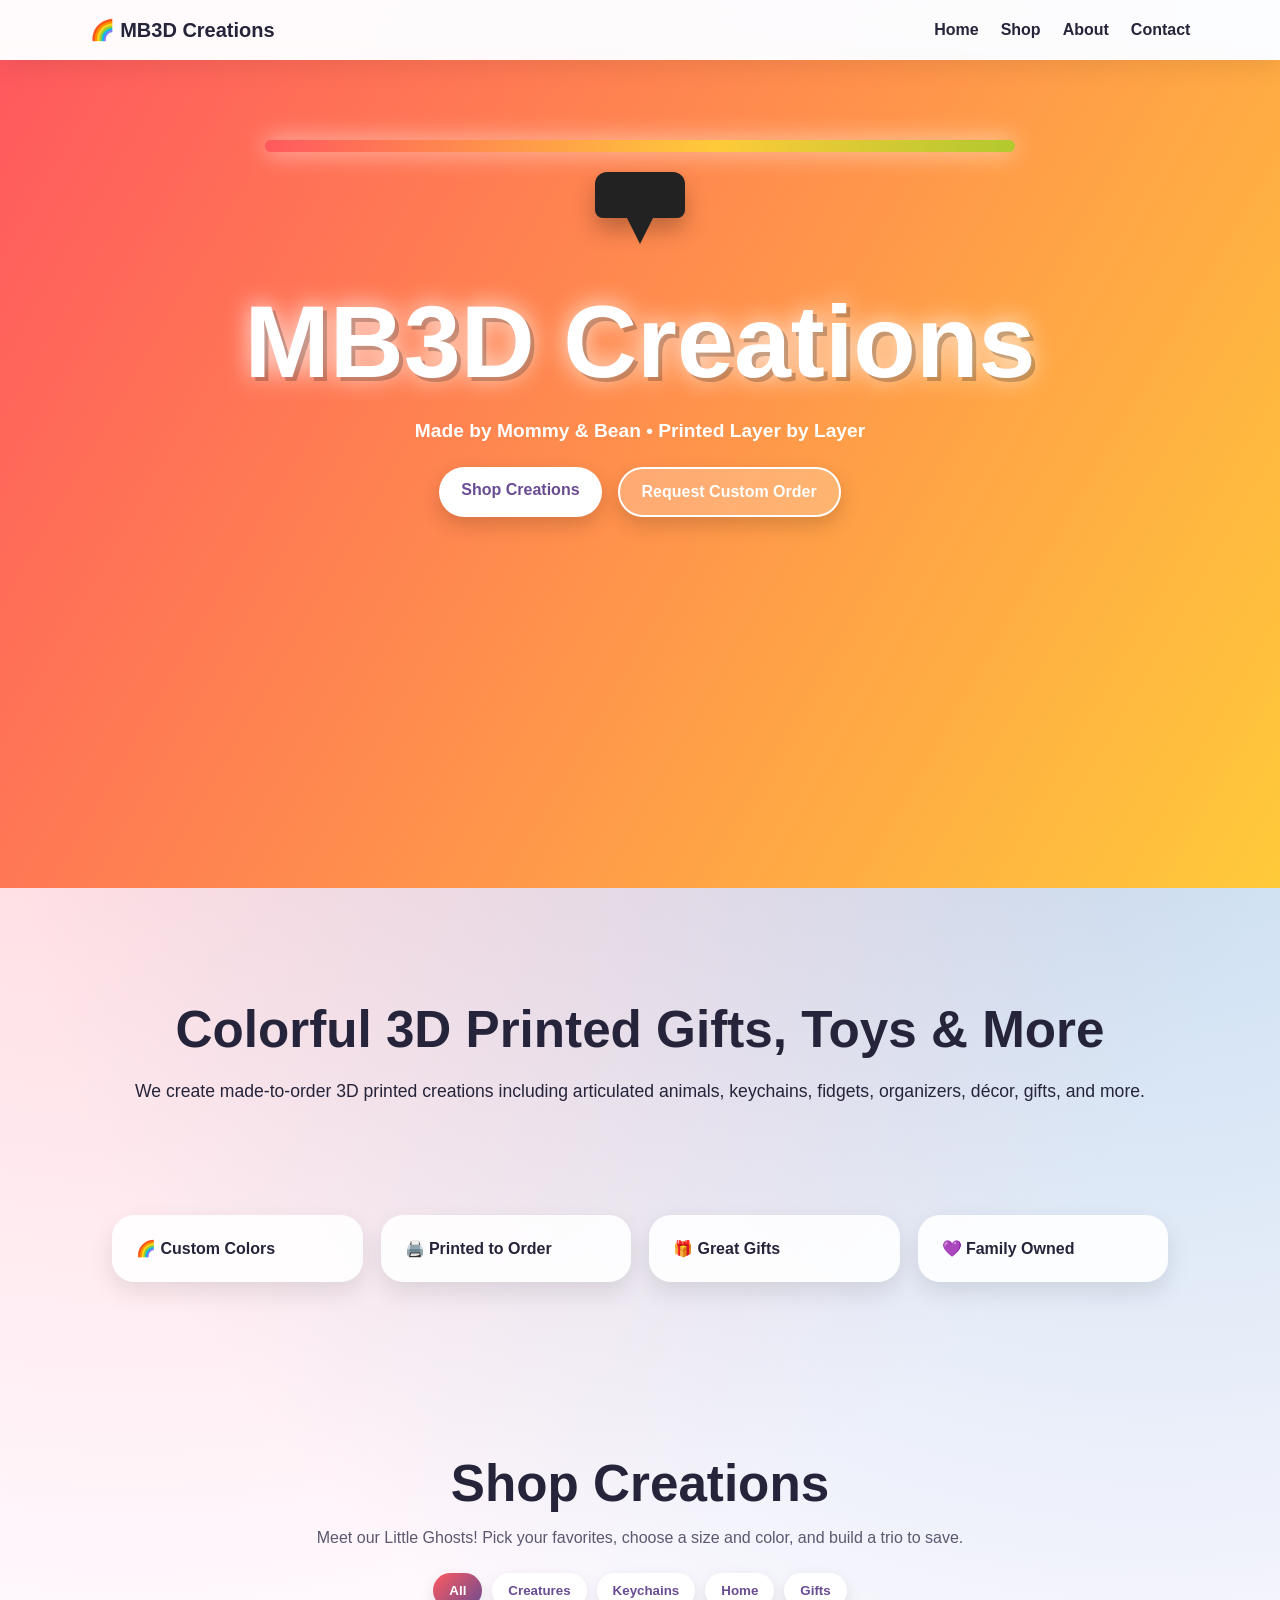
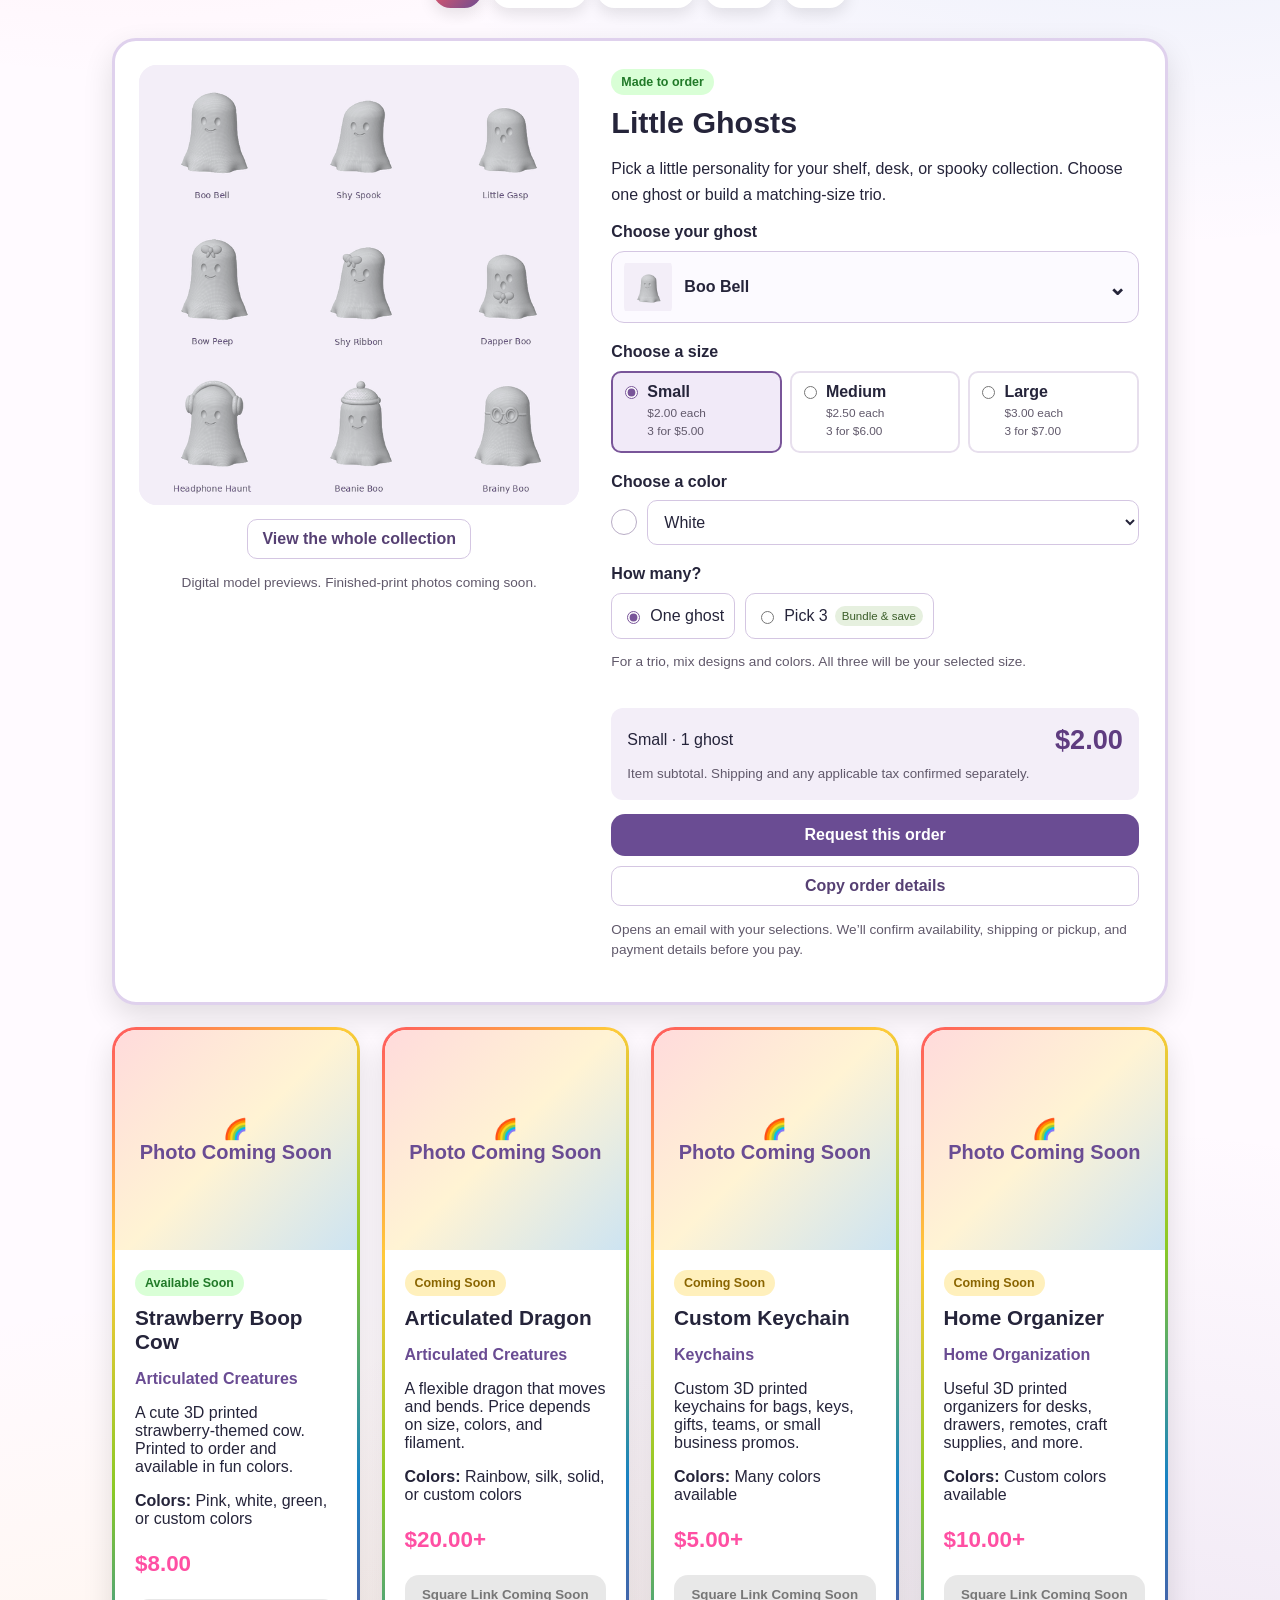
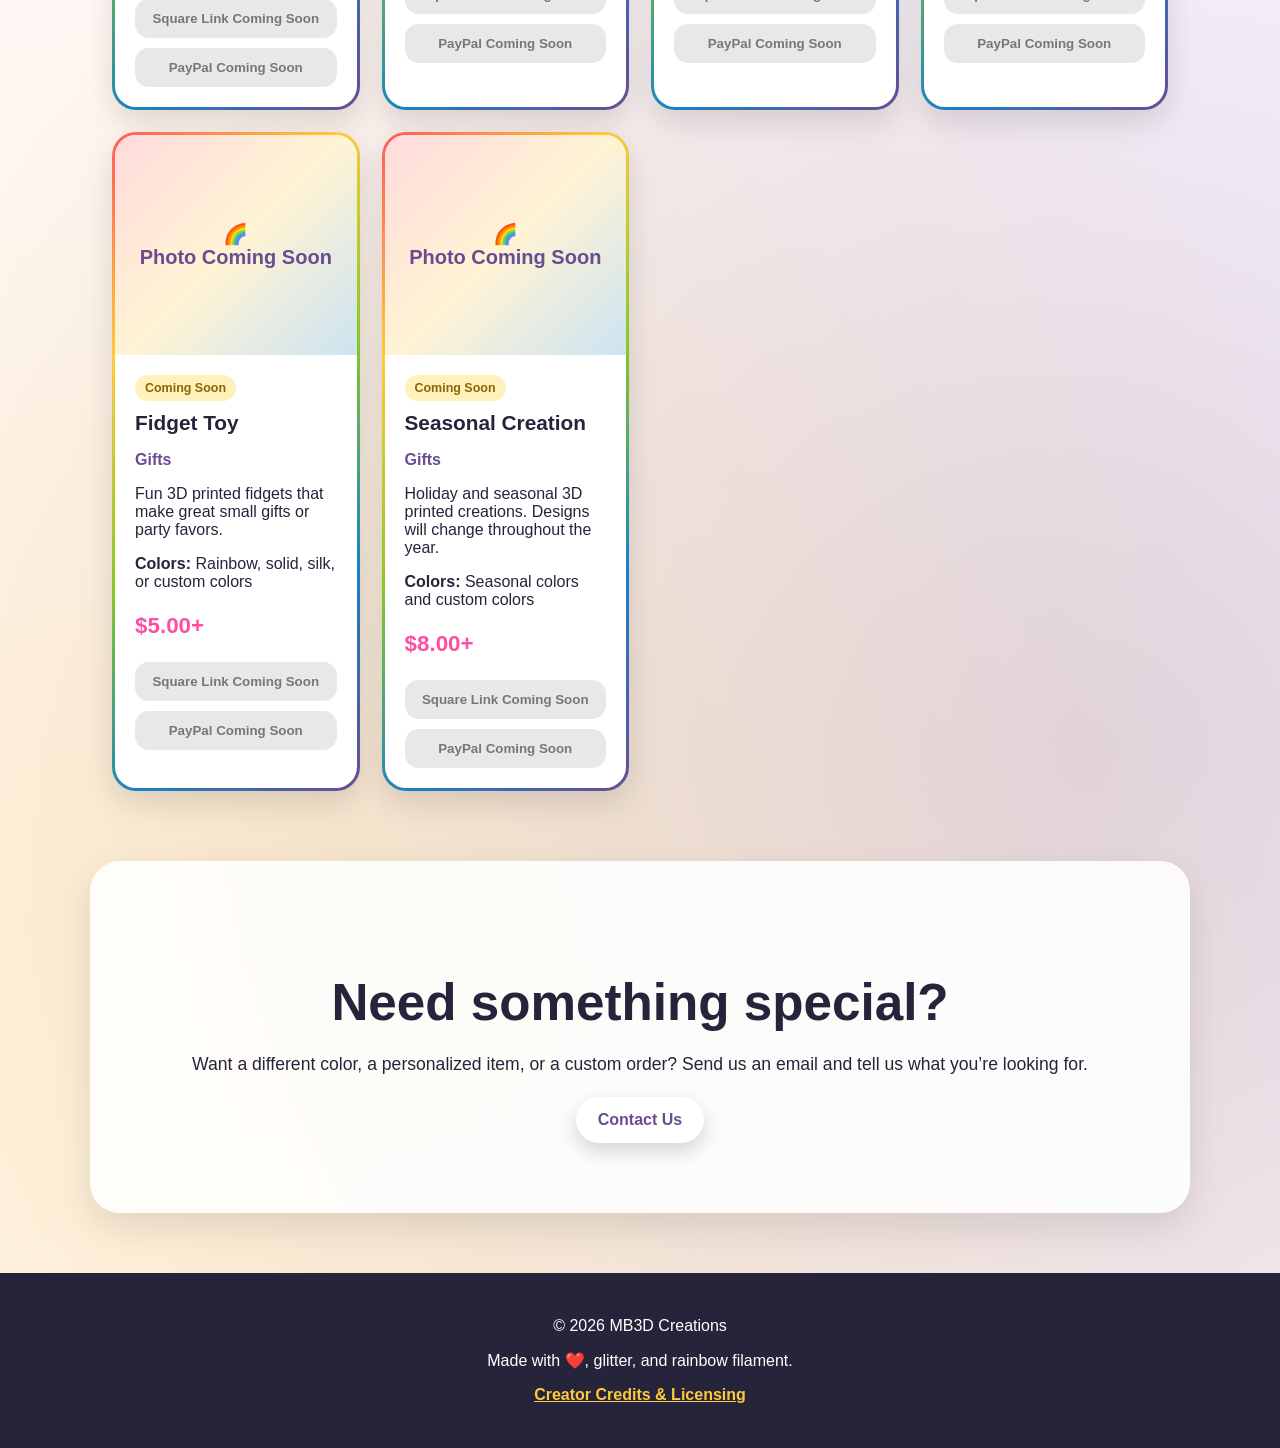
==== index.html @ 914e83e2 "Add customizable Little Ghosts listing with mixed trios and size pricing" ====
<!DOCTYPE html>
<html lang="en">
<head>
    <meta charset="UTF-8">
    <meta name="viewport" content="width=device-width, initial-scale=1.0">
    <title>MB3D Creations</title>
    <link rel="stylesheet" href="style.css">
</head>
<body>

<div class="glitter"></div>

<nav class="navbar">
    <a href="index.html" class="logo">🌈 MB3D Creations</a>

    <button class="menu-toggle" id="menuToggle">☰</button>

    <div class="nav-links" id="navLinks">
        <a href="index.html">Home</a>
        <a href="#shop">Shop</a>
        <a href="about.html">About</a>
        <a href="contact.html">Contact</a>
    </div>
</nav>

<header class="hero">
    <div class="printer-animation">
        <div class="rainbow-filament"></div>
        <div class="printer-head">
            <div class="nozzle"></div>
        </div>
    </div>

    <h1 class="hero-title">MB3D Creations</h1>
    <p class="hero-subtitle">Made by Mommy & Bean • Printed Layer by Layer</p>

    <div class="hero-buttons">
        <a href="#shop" class="btn primary">Shop Creations</a>
        <a href="contact.html" class="btn secondary">Request Custom Order</a>
    </div>
</header>

<main>

<section class="welcome">
    <h2>Colorful 3D Printed Gifts, Toys & More</h2>
    <p>
        We create made-to-order 3D printed creations including articulated animals,
        keychains, fidgets, organizers, décor, gifts, and more.
    </p>
</section>

<section class="quick-cards">
    <div class="quick-card">🌈 Custom Colors</div>
    <div class="quick-card">🖨️ Printed to Order</div>
    <div class="quick-card">🎁 Great Gifts</div>
    <div class="quick-card">💜 Family Owned</div>
</section>

<section id="shop" class="shop-section">
    <h2>Shop Creations</h2>
    <p class="section-note">
        Meet our Little Ghosts! Pick your favorites, choose a size and color, and build a trio to save.
    </p>

    <div class="filter-buttons">
        <button class="filter-btn active" data-category="All">All</button>
        <button class="filter-btn" data-category="Articulated Creatures">Creatures</button>
        <button class="filter-btn" data-category="Keychains">Keychains</button>
        <button class="filter-btn" data-category="Home Organization">Home</button>
        <button class="filter-btn" data-category="Gifts">Gifts</button>
    </div>

    <div class="product-grid" id="productGrid"></div>
</section>

<section class="custom-section">
    <h2>Need something special?</h2>
    <p>
        Want a different color, a personalized item, or a custom order?
        Send us an email and tell us what you’re looking for.
    </p>
    <a href="contact.html" class="btn primary">Contact Us</a>
</section>

</main>

<footer>
    <p>© 2026 MB3D Creations</p>
    <p>Made with ❤️, glitter, and rainbow filament.</p>
    <p><a href="about.html#credits">Creator Credits & Licensing</a></p>
</footer>

<script src="products.js"></script>
<script src="ghosts.js"></script>
<script src="script.js"></script>
</body>
</html>
---- style.css ----
* {
    box-sizing: border-box;
}

html {
    scroll-behavior: smooth;
}

body {
    margin: 0;
    font-family: Arial, Helvetica, sans-serif;
    color: #25243a;
    background:
        radial-gradient(circle at 10% 10%, rgba(255, 89, 94, .25), transparent 28%),
        radial-gradient(circle at 90% 15%, rgba(25, 130, 196, .25), transparent 28%),
        radial-gradient(circle at 20% 90%, rgba(255, 202, 58, .25), transparent 30%),
        radial-gradient(circle at 85% 85%, rgba(106, 76, 147, .22), transparent 30%),
        #fffaff;
    overflow-x: hidden;
}

a {
    color: inherit;
}

.navbar {
    position: sticky;
    top: 0;
    z-index: 20;
    display: flex;
    justify-content: space-between;
    align-items: center;
    padding: 18px 7%;
    background: rgba(255, 255, 255, .86);
    backdrop-filter: blur(12px);
    box-shadow: 0 8px 25px rgba(0,0,0,.08);
}

.logo {
    font-size: 1.25rem;
    font-weight: 900;
    text-decoration: none;
}

.nav-links {
    display: flex;
    gap: 22px;
}

.nav-links a {
    text-decoration: none;
    font-weight: 800;
    transition: .3s;
}

.nav-links a:hover {
    color: #ff4fa3;
}

.menu-toggle {
    display: none;
    border: none;
    background: linear-gradient(135deg, #ff595e, #6a4c93);
    color: white;
    border-radius: 12px;
    padding: 8px 12px;
    font-size: 1.3rem;
}

.glitter {
    pointer-events: none;
    position: fixed;
    inset: 0;
    z-index: 1;
    overflow: hidden;
}

.sparkle {
    position: absolute;
    top: -20px;
    width: 7px;
    height: 7px;
    background: white;
    border-radius: 50%;
    box-shadow:
        0 0 8px #fff,
        0 0 14px #ffca3a,
        0 0 22px #ff69b4;
    opacity: .85;
    animation: sparkleFall linear infinite;
}

@keyframes sparkleFall {
    0% {
        transform: translateY(-20px) scale(.6) rotate(0deg);
        opacity: 0;
    }

    15% {
        opacity: .95;
    }

    100% {
        transform: translateY(110vh) scale(1.2) rotate(360deg);
        opacity: 0;
    }
}

.hero {
    position: relative;
    min-height: 92vh;
    text-align: center;
    overflow: hidden;
    padding: 80px 20px 70px;
    background: linear-gradient(
        120deg,
        #ff595e,
        #ffca3a,
        #8ac926,
        #1982c4,
        #6a4c93,
        #ff4fa3
    );
    background-size: 500% 500%;
    animation: rainbowBackground 12s ease infinite;
}

@keyframes rainbowBackground {
    0% {
        background-position: 0% 50%;
    }

    50% {
        background-position: 100% 50%;
    }

    100% {
        background-position: 0% 50%;
    }
}

.printer-animation {
    max-width: 750px;
    margin: 0 auto 30px;
}

.rainbow-filament {
    height: 12px;
    border-radius: 999px;
    background: linear-gradient(
        90deg,
        #ff595e,
        #ffca3a,
        #8ac926,
        #1982c4,
        #6a4c93,
        #ff595e
    );
    background-size: 300% 100%;
    animation: filamentFlow 3s linear infinite;
    box-shadow: 0 0 25px rgba(255,255,255,.7);
}

@keyframes filamentFlow {
    from {
        background-position: 0% 50%;
    }

    to {
        background-position: 300% 50%;
    }
}

.printer-head {
    width: 90px;
    height: 46px;
    background: #222;
    border-radius: 12px 12px 8px 8px;
    margin: 20px auto 0;
    position: relative;
    animation: printHeadMove 4s ease-in-out infinite;
    box-shadow: 0 12px 22px rgba(0,0,0,.25);
}

.nozzle {
    position: absolute;
    left: 50%;
    top: 42px;
    transform: translateX(-50%);
    width: 0;
    height: 0;
    border-left: 15px solid transparent;
    border-right: 15px solid transparent;
    border-top: 30px solid #222;
}

@keyframes printHeadMove {
    0% {
        transform: translateX(-145px);
    }

    50% {
        transform: translateX(145px);
    }

    100% {
        transform: translateX(-145px);
    }
}

.hero-title {
    margin: 65px auto 10px;
    font-size: clamp(2.7rem, 8vw, 6.5rem);
    color: white;
    text-shadow:
        4px 4px 0 rgba(0,0,0,.22),
        0 0 25px rgba(255,255,255,.9);
    animation: logoPrint 2.5s ease forwards, logoGlow 2s ease-in-out infinite alternate;
}

@keyframes logoPrint {
    from {
        clip-path: inset(0 100% 0 0);
        opacity: .2;
    }

    to {
        clip-path: inset(0 0 0 0);
        opacity: 1;
    }
}

@keyframes logoGlow {
    from {
        filter: drop-shadow(0 0 4px white);
    }

    to {
        filter: drop-shadow(0 0 18px white);
    }
}

.hero-subtitle {
    color: white;
    font-size: 1.2rem;
    font-weight: 800;
}

.hero-buttons {
    margin-top: 25px;
    display: flex;
    justify-content: center;
    gap: 16px;
    flex-wrap: wrap;
}

.btn {
    display: inline-block;
    padding: 14px 22px;
    border-radius: 999px;
    text-decoration: none;
    font-weight: 900;
    transition: .3s;
    box-shadow: 0 8px 20px rgba(0,0,0,.16);
}

.primary {
    background: white;
    color: #6a4c93;
}

.secondary {
    background: rgba(255,255,255,.22);
    color: white;
    border: 2px solid white;
}

.btn:hover {
    transform: translateY(-4px) scale(1.03);
}

main {
    position: relative;
    z-index: 2;
}

.welcome,
.shop-section,
.custom-section,
.page-main {
    max-width: 1100px;
    margin: auto;
    padding: 70px 22px;
    text-align: center;
}

.welcome h2,
.shop-section h2,
.custom-section h2,
.page-header h1,
.card h2 {
    font-size: clamp(2rem, 5vw, 3.2rem);
    margin-bottom: 16px;
}

.welcome p,
.custom-section p,
.card p,
.card li {
    font-size: 1.1rem;
    line-height: 1.7;
}

.quick-cards {
    max-width: 1100px;
    margin: auto;
    display: grid;
    grid-template-columns: repeat(4, 1fr);
    gap: 18px;
    padding: 20px 22px 60px;
}

.quick-card {
    background: rgba(255,255,255,.88);
    border-radius: 22px;
    padding: 24px;
    font-weight: 900;
    box-shadow: 0 10px 25px rgba(0,0,0,.10);
    animation: floatCard 4s ease-in-out infinite;
}

.quick-card:nth-child(2) {
    animation-delay: .4s;
}

.quick-card:nth-child(3) {
    animation-delay: .8s;
}

.quick-card:nth-child(4) {
    animation-delay: 1.2s;
}

@keyframes floatCard {
    0%, 100% {
        transform: translateY(0);
    }

    50% {
        transform: translateY(-8px);
    }
}

.section-note {
    color: #5c5870;
    margin-bottom: 26px;
}

.filter-buttons {
    display: flex;
    justify-content: center;
    gap: 10px;
    flex-wrap: wrap;
    margin-bottom: 30px;
}

.filter-btn {
    border: none;
    border-radius: 999px;
    padding: 10px 16px;
    font-weight: 900;
    cursor: pointer;
    background: white;
    color: #6a4c93;
    box-shadow: 0 6px 16px rgba(0,0,0,.10);
}

.filter-btn.active,
.filter-btn:hover {
    background: linear-gradient(135deg, #ff595e, #6a4c93);
    color: white;
}

.product-grid {
    display: grid;
    grid-template-columns: repeat(4, 1fr);
    gap: 22px;
}

.product-card {
    background: white;
    border-radius: 24px;
    overflow: hidden;
    box-shadow: 0 12px 30px rgba(0,0,0,.12);
    transition: .3s;
    border: 3px solid transparent;
    background-image:
        linear-gradient(white, white),
        linear-gradient(135deg, #ff595e, #ffca3a, #8ac926, #1982c4, #6a4c93);
    background-origin: border-box;
    background-clip: content-box, border-box;
}

.product-card:hover {
    transform: translateY(-8px) rotate(-1deg);
}

.product-card img,
.placeholder-img {
    width: 100%;
    height: 220px;
    object-fit: cover;
}

.placeholder-img {
    display: flex;
    align-items: center;
    justify-content: center;
    background:
        linear-gradient(135deg, rgba(255,89,94,.22), rgba(255,202,58,.22), rgba(25,130,196,.22)),
        #fff;
    font-size: 1.25rem;
    font-weight: 900;
    color: #6a4c93;
    text-align: center;
}

.product-info {
    padding: 20px;
    text-align: left;
}

.product-info h3 {
    margin: 10px 0 4px;
    font-size: 1.3rem;
}

.category {
    color: #6a4c93;
    font-weight: 900;
}

.price {
    color: #ff4fa3;
    font-size: 1.4rem;
    font-weight: 900;
}

.badge {
    display: inline-block;
    padding: 6px 10px;
    border-radius: 999px;
    font-size: .78rem;
    font-weight: 900;
}

.available {
    background: #d9ffd6;
    color: #217a28;
}

.coming {
    background: #fff0bc;
    color: #8a6500;
}

.product-buttons {
    display: grid;
    gap: 10px;
    margin-top: 14px;
}

.buy-btn {
    width: 100%;
    border: none;
    border-radius: 14px;
    padding: 12px;
    font-weight: 900;
    text-align: center;
    text-decoration: none;
    cursor: pointer;
}

.square {
    background: #006aff;
    color: white;
}

.paypal {
    background: #ffc439;
    color: #222;
}

.disabled {
    background: #e8e8e8;
    color: #777;
    cursor: not-allowed;
}

/* One configurable Little Ghosts listing. */
.ghost-product {
    grid-column: 1 / -1;
    display: grid;
    grid-template-columns: minmax(0, 1fr) minmax(0, 1.15fr);
    align-items: start;
    border-color: #dfd1ed;
    background: #fff;
    background-clip: border-box;
    scroll-margin-top: 95px;
}
.ghost-product:hover { transform: none; }
.ghost-gallery { padding: 24px; min-width: 0; }
.ghost-gallery .ghost-main-image {
    display: block;
    height: auto;
    aspect-ratio: 1;
    width: 100%;
    object-fit: contain;
    border-radius: 18px;
    background: #f3eef8;
}
.ghost-show-collection, .ghost-copy {
    border: 1px solid #d4c6e2;
    border-radius: 10px;
    background: #fff;
    padding: 10px 14px;
    color: #564073;
    font: inherit;
    font-weight: 700;
    cursor: pointer;
}
.ghost-show-collection { margin-top: 14px; }
.ghost-image-note, .ghost-order-note, .ghost-hint {
    color: #61596b;
    font-size: .85rem;
    line-height: 1.5;
}
.ghost-info { padding: 28px 26px 28px 8px; min-width: 0; }
.ghost-info h3 { font-size: 1.9rem; }
.ghost-info > p { line-height: 1.6; }
.ghost-choice h4, .ghost-form legend {
    font-size: 1rem;
    font-weight: 800;
    margin: 0 0 10px;
    padding: 0;
}
.ghost-form fieldset { border: 0; padding: 0; margin: 20px 0; min-width: 0; }
.ghost-form .ghost-design-options { margin: 0; padding: 12px; }
.ghost-picker { border: 1px solid #d4c6e2; border-radius: 13px; background: #fcfaff; }
.ghost-picker summary {
    display: flex;
    align-items: center;
    gap: 12px;
    list-style: none;
    padding: 8px 12px;
    cursor: pointer;
    font-weight: 700;
}
.ghost-picker summary::-webkit-details-marker { display: none; }
.ghost-picker summary img { width: 48px; height: 54px; border-radius: 7px; object-fit: contain; }
.ghost-chevron { margin-left: auto; font-size: 1.4rem; }
.ghost-picker[open] .ghost-chevron { transform: rotate(180deg); }
.ghost-design-options {
    display: grid;
    grid-template-columns: repeat(3, minmax(0, 1fr));
    gap: 8px;
    max-height: 360px;
    overflow-y: auto;
    border-top: 1px solid #e7dfed !important;
}
.ghost-design-option { display: flex; flex-direction: column; align-items: center; gap: 6px; padding: 8px 4px; border: 2px solid #e7dfed; border-radius: 10px; background: #fff; cursor: pointer; text-align: center; font-size: .78rem; }
.ghost-design-option:has(input:checked), .ghost-size-option:has(input:checked) { border-color: #795599; background: #f1eaf8; }
.ghost-design-option:has(input:focus-visible), .ghost-size-option:has(input:focus-visible) { outline: 3px solid #405ca3; outline-offset: 2px; }
.ghost-design-option img { width: 70px; height: 78px; object-fit: contain; border-radius: 6px; }
.ghost-design-option input { margin: 0; accent-color: #795599; }
.ghost-size-options { display: grid; grid-template-columns: repeat(3, minmax(0, 1fr)); gap: 8px; }
.ghost-size-option { display: flex; align-items: flex-start; gap: 6px; border: 2px solid #e7dfed; border-radius: 10px; padding: 10px 7px; cursor: pointer; }
.ghost-size-option input, .ghost-pack-options input { accent-color: #795599; }
.ghost-size-option small { display: block; color: #61596b; font-size: .74rem; line-height: 1.5; margin-top: 4px; }
.ghost-color-label { display: block; font-weight: 800; margin: 18px 0 9px; }
.ghost-color-row { display: flex; align-items: center; gap: 10px; }
.ghost-color-row select { flex: 1; min-width: 0; font: inherit; padding: 12px; border: 1px solid #d4c6e2; border-radius: 10px; color: #25243a; background: white; }
.ghost-color-dot { flex: 0 0 26px; height: 26px; border: 1px solid #b9adc6; border-radius: 50%; }
.ghost-pack-options { display: flex; gap: 10px; flex-wrap: wrap; }
.ghost-pack-options label { display: flex; gap: 7px; align-items: center; padding: 12px 10px; border: 1px solid #d4c6e2; border-radius: 10px; cursor: pointer; }
.ghost-save { font-size: .72rem; padding: 4px 7px; border-radius: 20px; background: #e6f0df; color: #3b5e29; }
.ghost-extra-choices .ghost-choice { padding-top: 20px; margin-top: 20px; border-top: 1px solid #e7dfed; }
.ghost-order-summary { padding: 16px; border-radius: 12px; background: #f3eef8; margin: 22px 0 14px; }
.ghost-order-summary > div { display: flex; gap: 12px; justify-content: space-between; align-items: center; }
.ghost-order-summary strong { font-size: 1.7rem; color: #5f3c80; }
.ghost-order-summary p { font-size: .85rem; color: #446733; margin: 8px 0; }
.ghost-order-summary small { display: block; color: #61596b; line-height: 1.5; margin-top: 8px; }
.ghost-request-actions { display: grid; gap: 10px; }
.ghost-order-link { background: #6a4c93; color: #fff; display: block; }
.ghost-order-link:hover { background: #543878; }
.ghost-copy-status { font-size: .85rem; line-height: 1.5; color: #446733; }
.ghost-copy-fallback { width: 100%; min-height: 220px; font: inherit; padding: 12px; border: 1px solid #d4c6e2; border-radius: 10px; }
.ghost-product :focus-visible { outline: 3px solid #405ca3; outline-offset: 3px; }
.ghost-sr-only { position: absolute; width: 1px; height: 1px; padding: 0; overflow: hidden; clip: rect(0, 0, 0, 0); white-space: nowrap; }
@media (max-width: 700px) {
    .ghost-product { grid-template-columns: minmax(0, 1fr); }
    .ghost-gallery { padding: 16px; }
    .ghost-gallery .ghost-main-image { max-height: 360px; }
    .ghost-info { padding: 4px 16px 24px; }
}
@media (prefers-reduced-motion: reduce) {
    .ghost-product * { scroll-behavior: auto; transition: none; }
}

.custom-section,
.card {
    background: rgba(255,255,255,.88);
    border-radius: 30px;
    box-shadow: 0 14px 35px rgba(0,0,0,.10);
    margin-bottom: 60px;
}

.page-header {
    text-align: center;
    padding: 70px 22px;
    background: linear-gradient(135deg, #ff595e, #ffca3a, #1982c4, #6a4c93);
    background-size: 400% 400%;
    animation: rainbowBackground 12s ease infinite;
    color: white;
}

.page-main {
    min-height: 75vh;
}

.card {
    padding: 45px 28px;
    text-align: left;
}

.card h2,
.card h3 {
    text-align: center;
}

.card ul {
    max-width: 600px;
    margin: 20px auto;
}

.creator-list,
.social-grid {
    display: grid;
    grid-template-columns: repeat(2, 1fr);
    gap: 18px;
    margin: 30px 0;
}

.creator-card,
.social-card {
    background: linear-gradient(135deg, rgba(255,89,94,.14), rgba(25,130,196,.14));
    border-radius: 20px;
    padding: 20px;
    text-align: center;
    text-decoration: none;
    font-weight: 900;
}

.social-card:hover {
    transform: translateY(-4px);
}

footer {
    position: relative;
    z-index: 2;
    background: #25243a;
    color: white;
    text-align: center;
    padding: 28px 18px;
}

footer a {
    color: #ffca3a;
    font-weight: 900;
}

@media (max-width: 950px) {
    .quick-cards,
    .product-grid {
        grid-template-columns: repeat(2, 1fr);
    }

    .creator-list,
    .social-grid {
        grid-template-columns: 1fr;
    }
}

@media (max-width: 700px) {
    .navbar {
        padding: 14px 18px;
        align-items: center;
    }

    .menu-toggle {
        display: block;
    }

    .nav-links {
        display: none;
        position: absolute;
        top: 64px;
        left: 18px;
        right: 18px;
        flex-direction: column;
        background: white;
        border-radius: 18px;
        padding: 18px;
        box-shadow: 0 12px 28px rgba(0,0,0,.18);
    }

    .nav-links.show {
        display: flex;
    }

    .hero {
        min-height: 88vh;
        padding: 60px 16px;
    }

    .printer-head {
        animation: printHeadMoveMobile 4s ease-in-out infinite;
    }

    @keyframes printHeadMoveMobile {
        0% {
            transform: translateX(-75px) scale(.82);
        }

        50% {
            transform: translateX(75px) scale(.82);
        }

        100% {
            transform: translateX(-75px) scale(.82);
        }
    }

    .quick-cards,
    .product-grid {
        grid-template-columns: 1fr;
    }

    .hero-subtitle {
        font-size: 1rem;
    }

    .welcome,
    .shop-section,
    .custom-section,
    .page-main {
        padding: 45px 16px;
    }

    .product-card:hover {
        transform: none;
    }

    .card {
        padding: 35px 20px;
    }
}
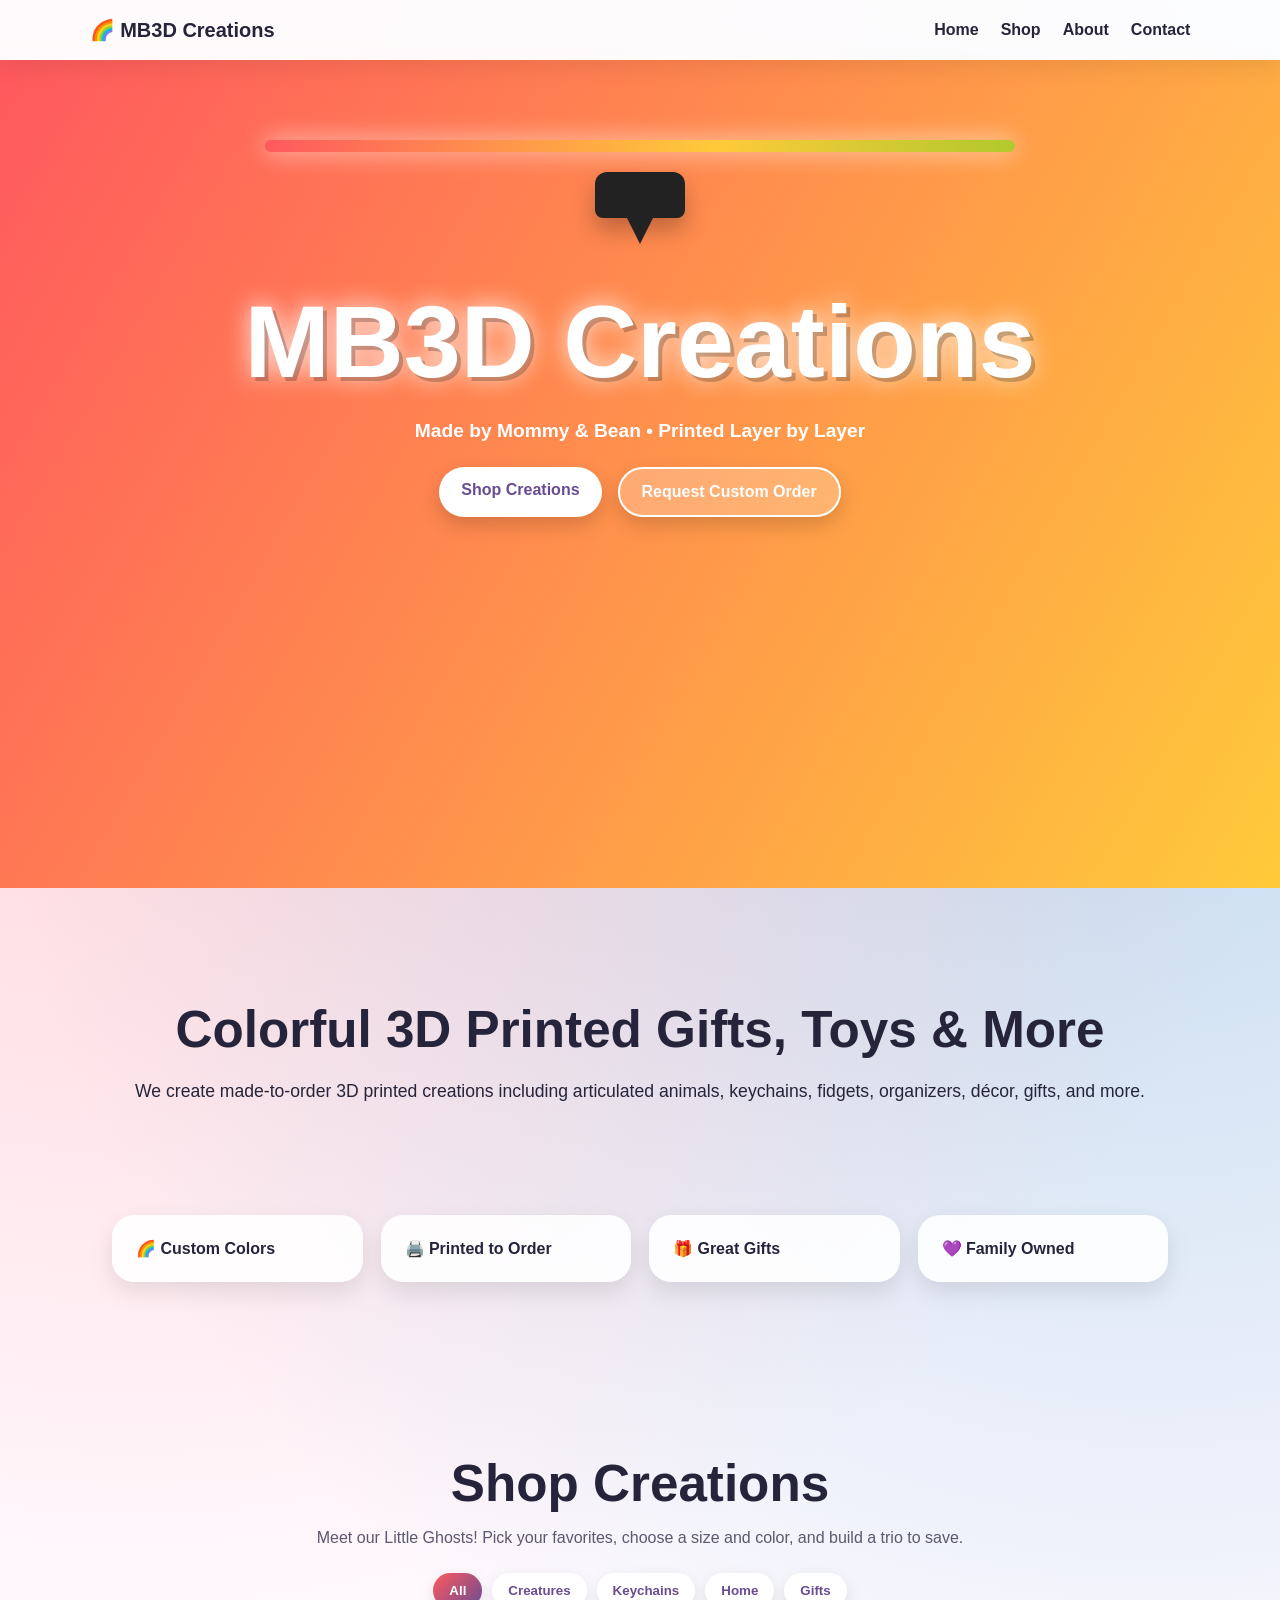
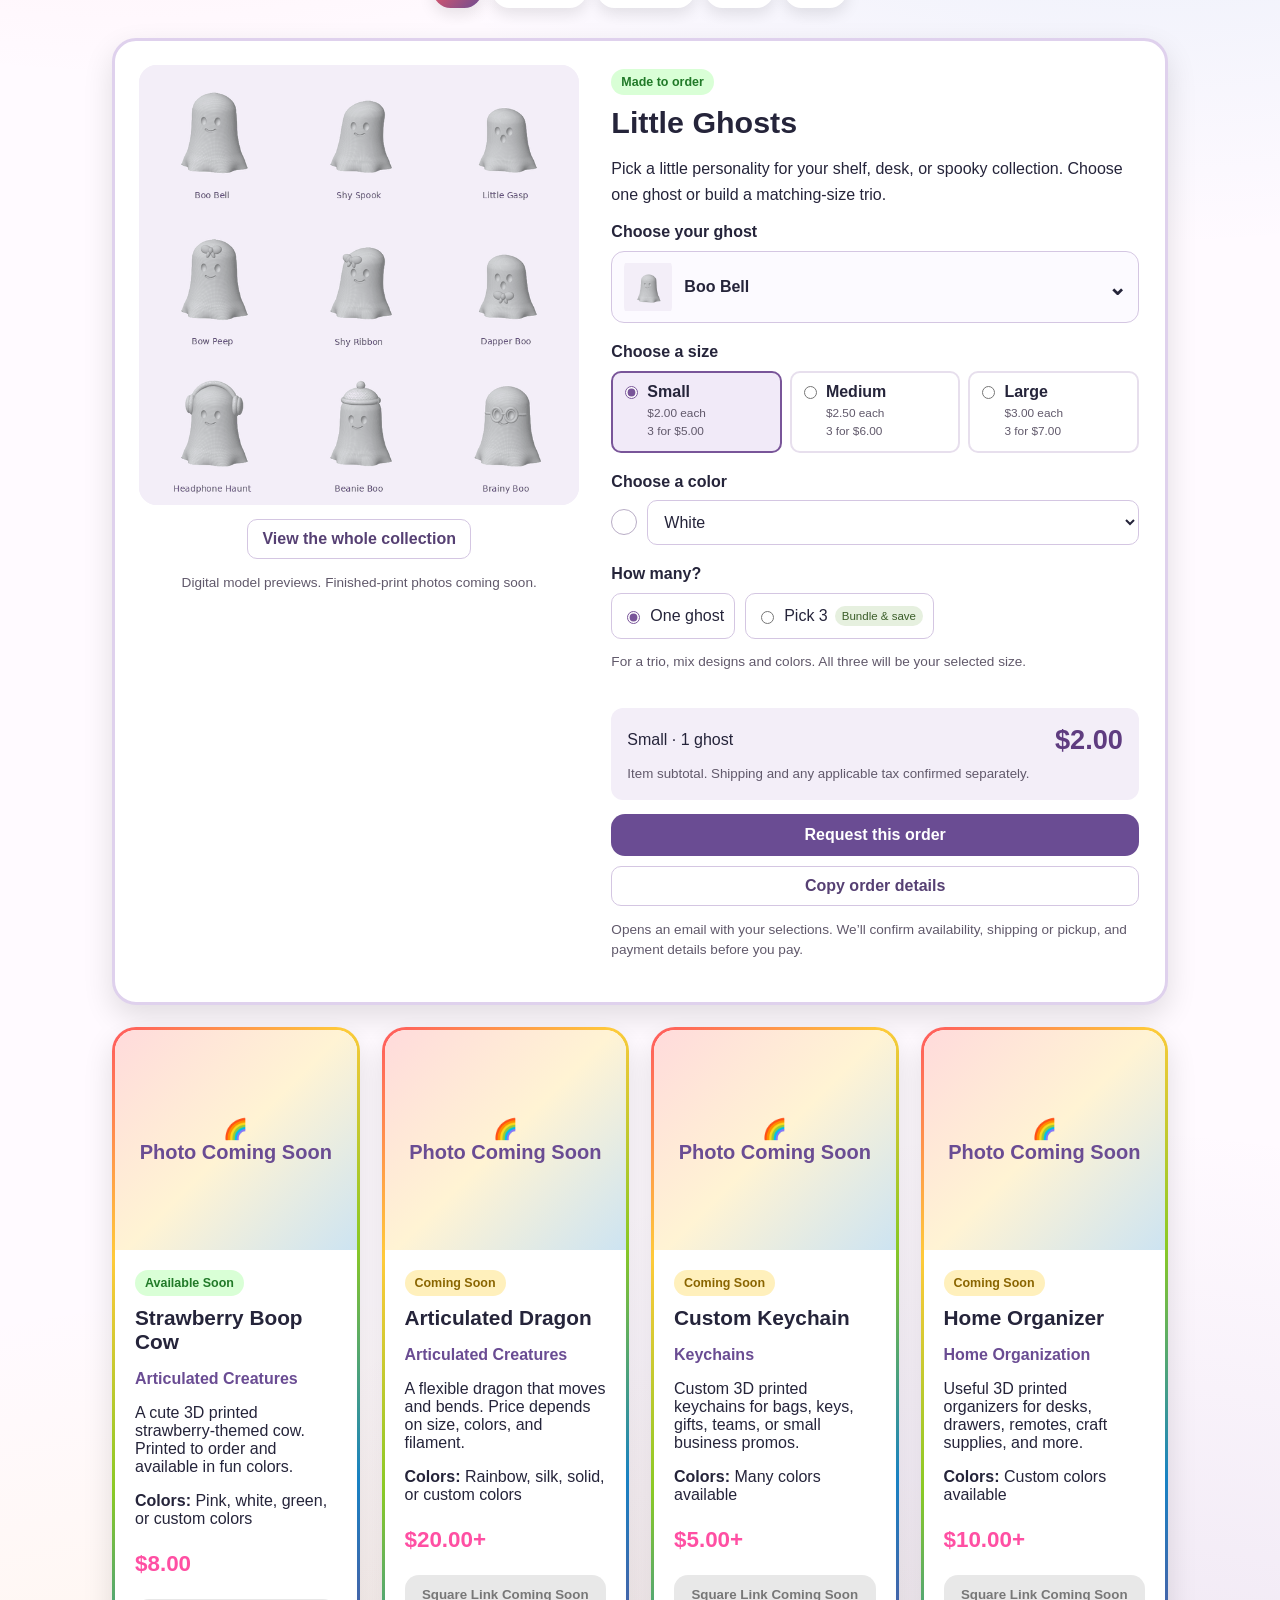
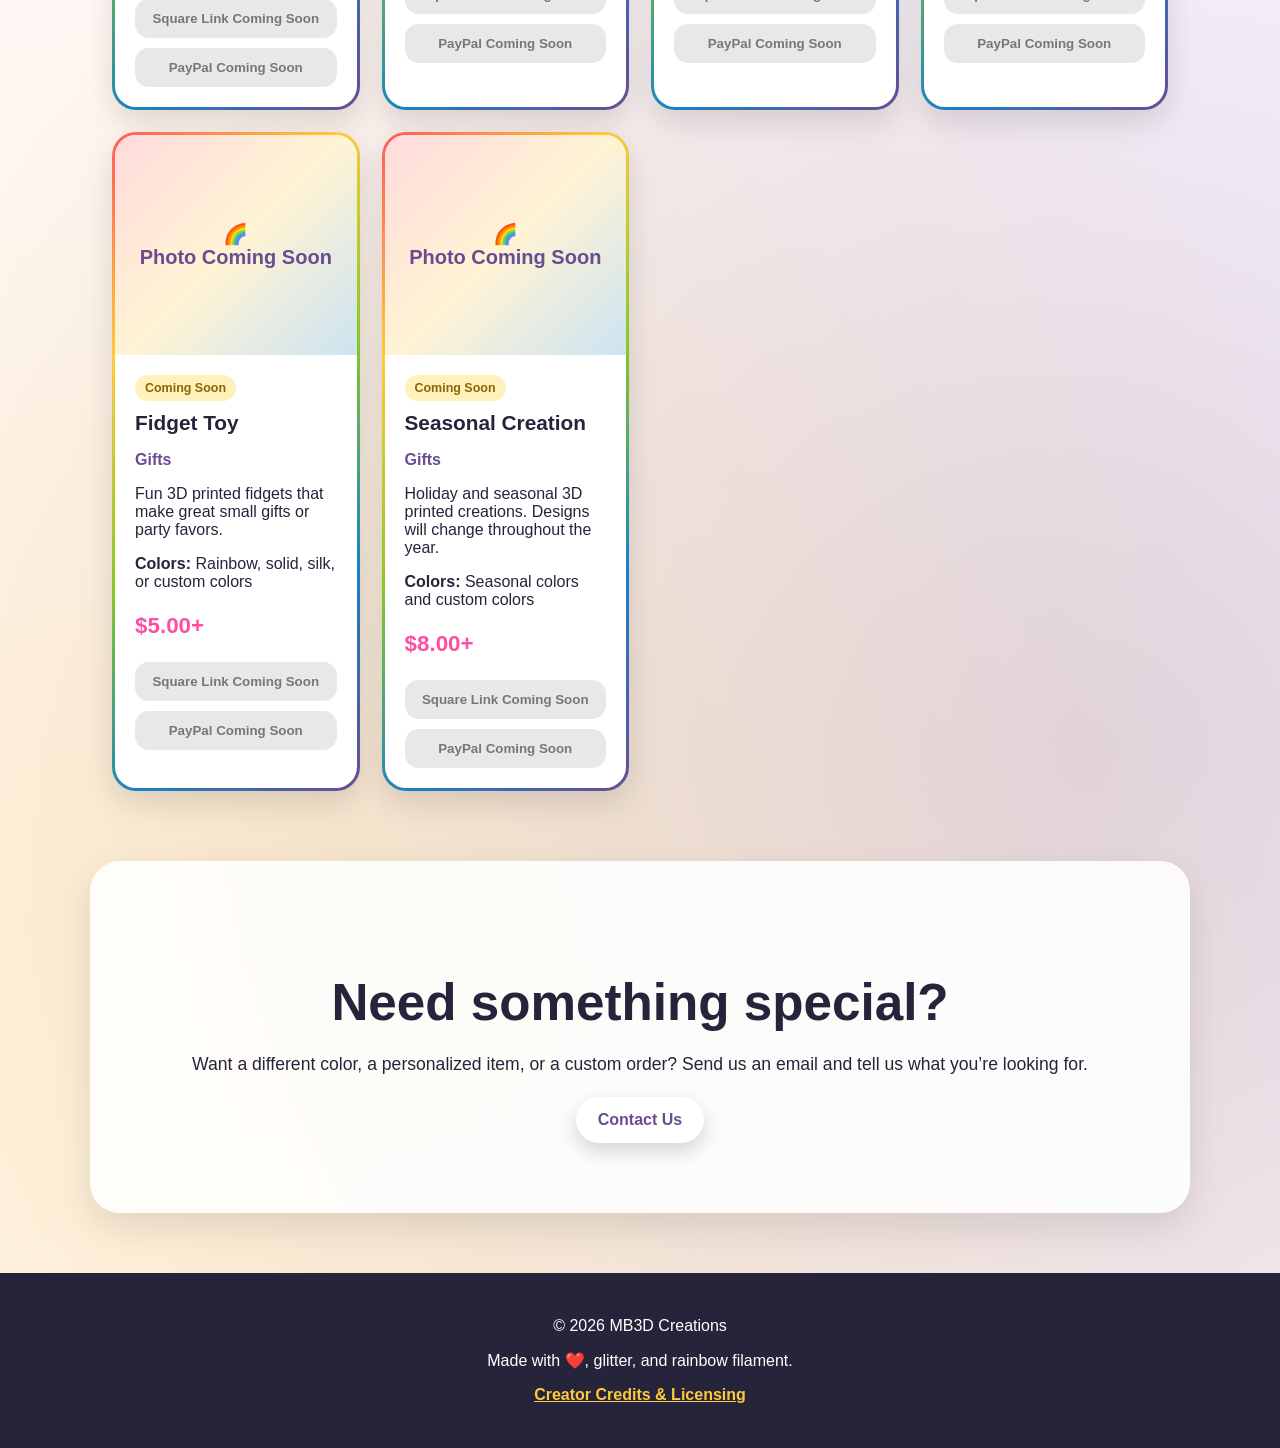
==== commit 60ad8aae: "Refresh ghost shop scripts and styles for returning visitors" ====
--- a/index.html
+++ b/index.html
@@ -4,7 +4,7 @@
     <meta charset="UTF-8">
     <meta name="viewport" content="width=device-width, initial-scale=1.0">
     <title>MB3D Creations</title>
-    <link rel="stylesheet" href="style.css">
+    <link rel="stylesheet" href="style.css?v=ghosts-20261015">
 </head>
 <body>
 
@@ -91,9 +91,9 @@
     <p><a href="about.html#credits">Creator Credits & Licensing</a></p>
 </footer>
 
-<script src="products.js"></script>
-<script src="ghosts.js"></script>
-<script src="script.js"></script>
+<script src="products.js?v=ghosts-20261015"></script>
+<script src="ghosts.js?v=ghosts-20261015"></script>
+<script src="script.js?v=ghosts-20261015"></script>
 </body>
 </html>
 
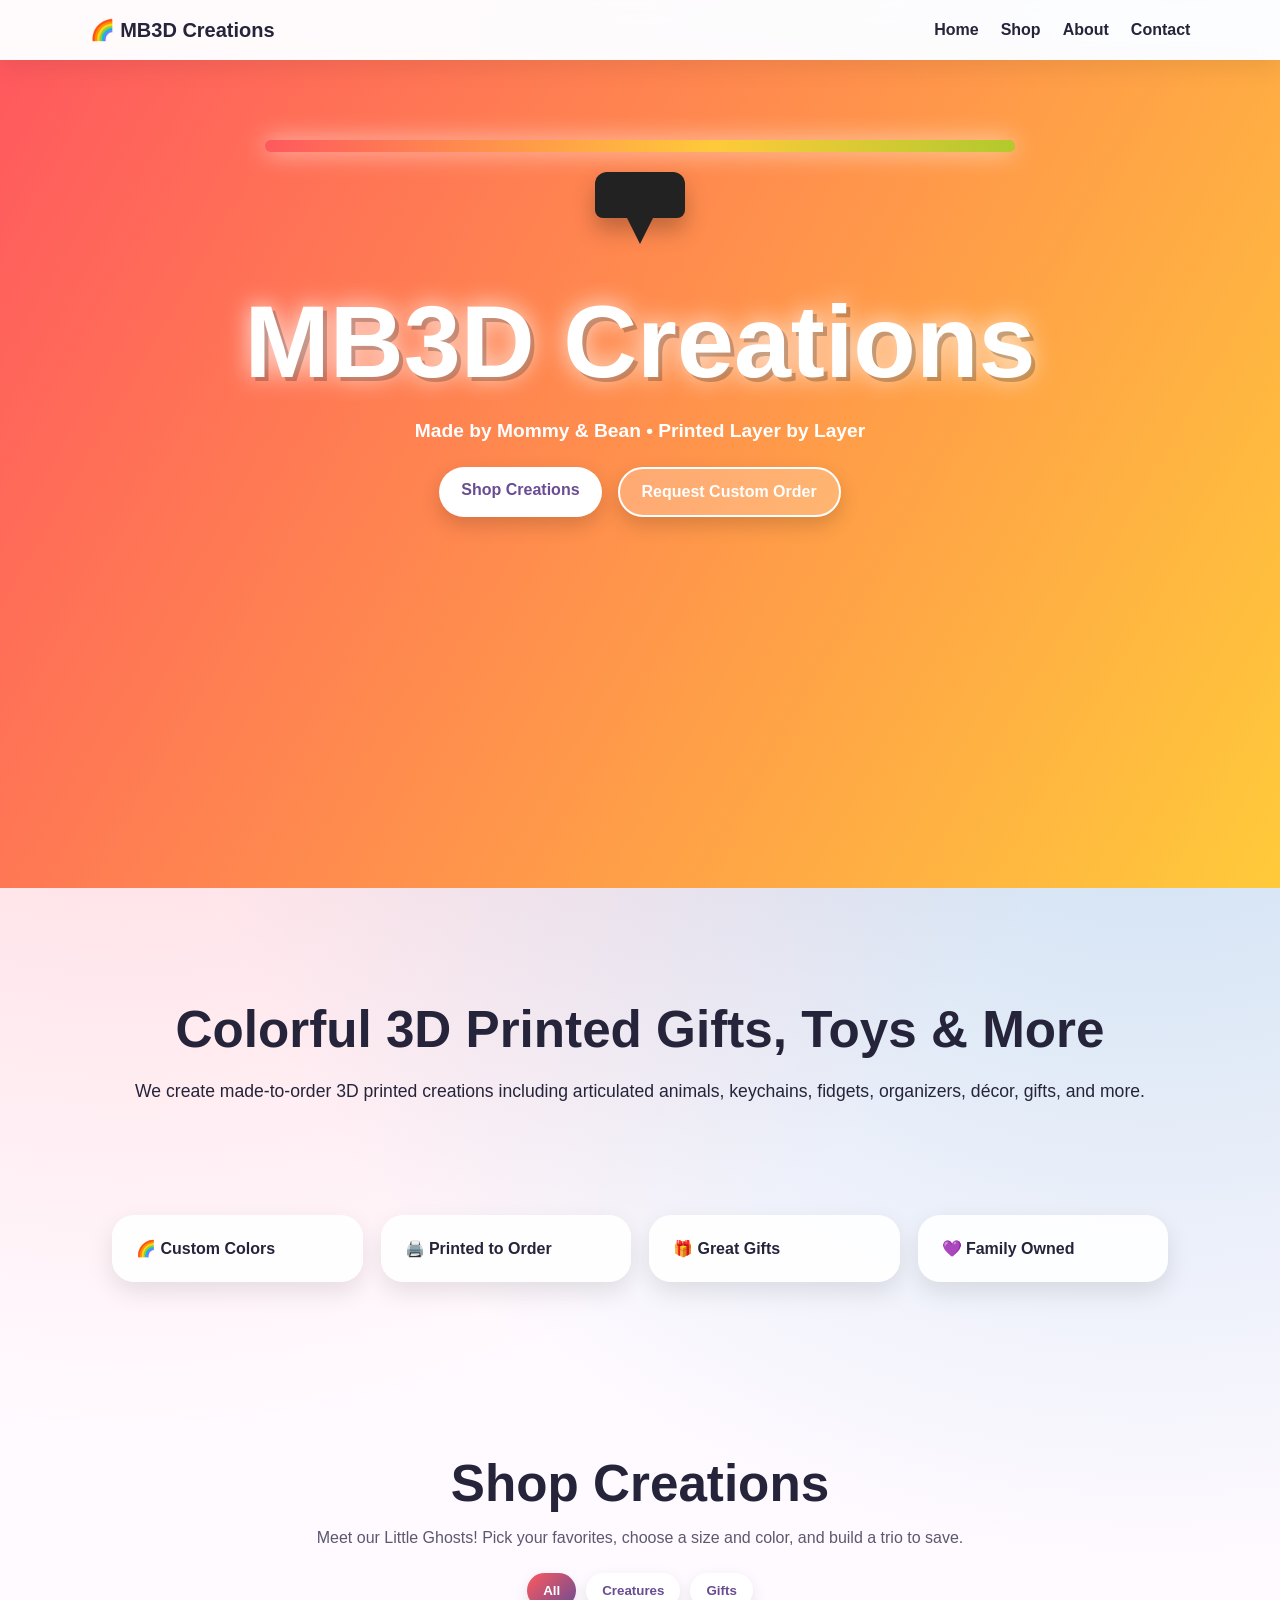
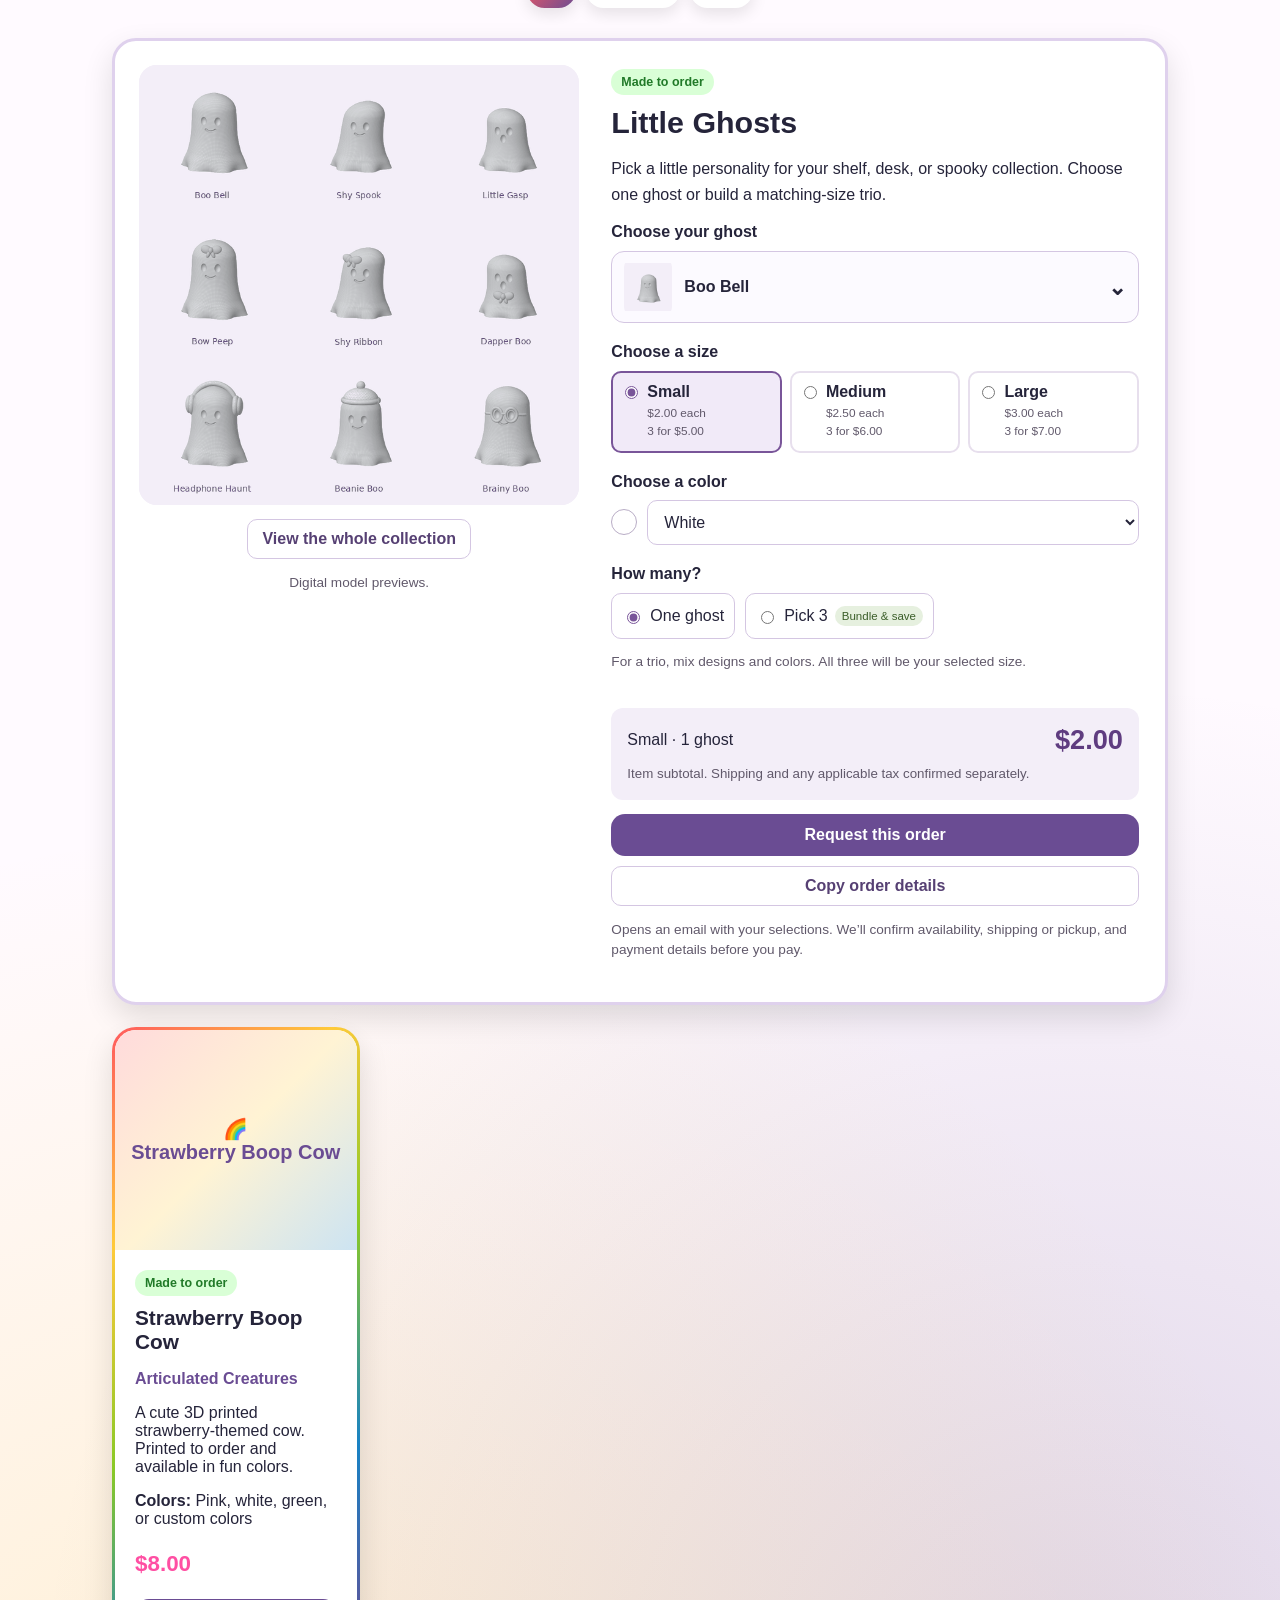
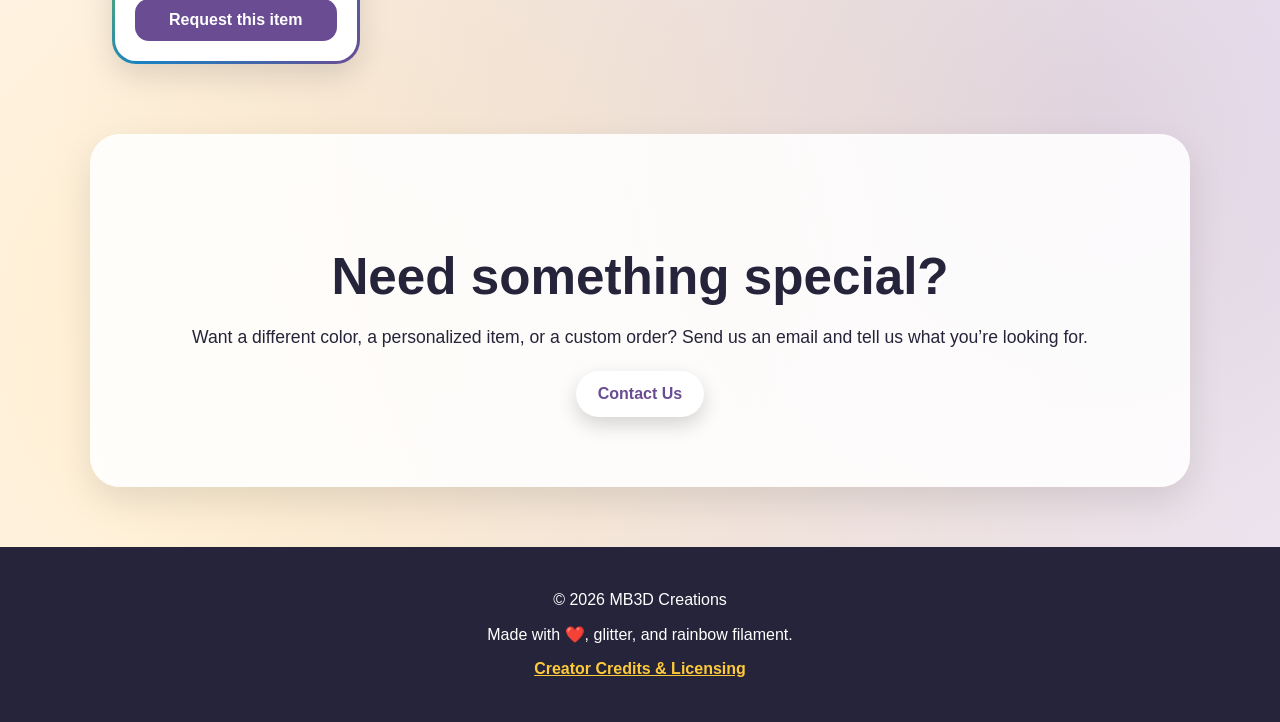
==== commit 1e30f223: "Remove coming-soon listings and inactive payment placeholders" ====
--- a/index.html
+++ b/index.html
@@ -4,7 +4,7 @@
     <meta charset="UTF-8">
     <meta name="viewport" content="width=device-width, initial-scale=1.0">
     <title>MB3D Creations</title>
-    <link rel="stylesheet" href="style.css?v=ghosts-20261015">
+    <link rel="stylesheet" href="style.css?v=ghosts-20261015-clean">
 </head>
 <body>
 
@@ -91,9 +91,9 @@
     <p><a href="about.html#credits">Creator Credits & Licensing</a></p>
 </footer>
 
-<script src="products.js?v=ghosts-20261015"></script>
-<script src="ghosts.js?v=ghosts-20261015"></script>
-<script src="script.js?v=ghosts-20261015"></script>
+<script src="products.js?v=ghosts-20261015-clean"></script>
+<script src="ghosts.js?v=ghosts-20261015-clean"></script>
+<script src="script.js?v=ghosts-20261015-clean"></script>
 </body>
 </html>
 
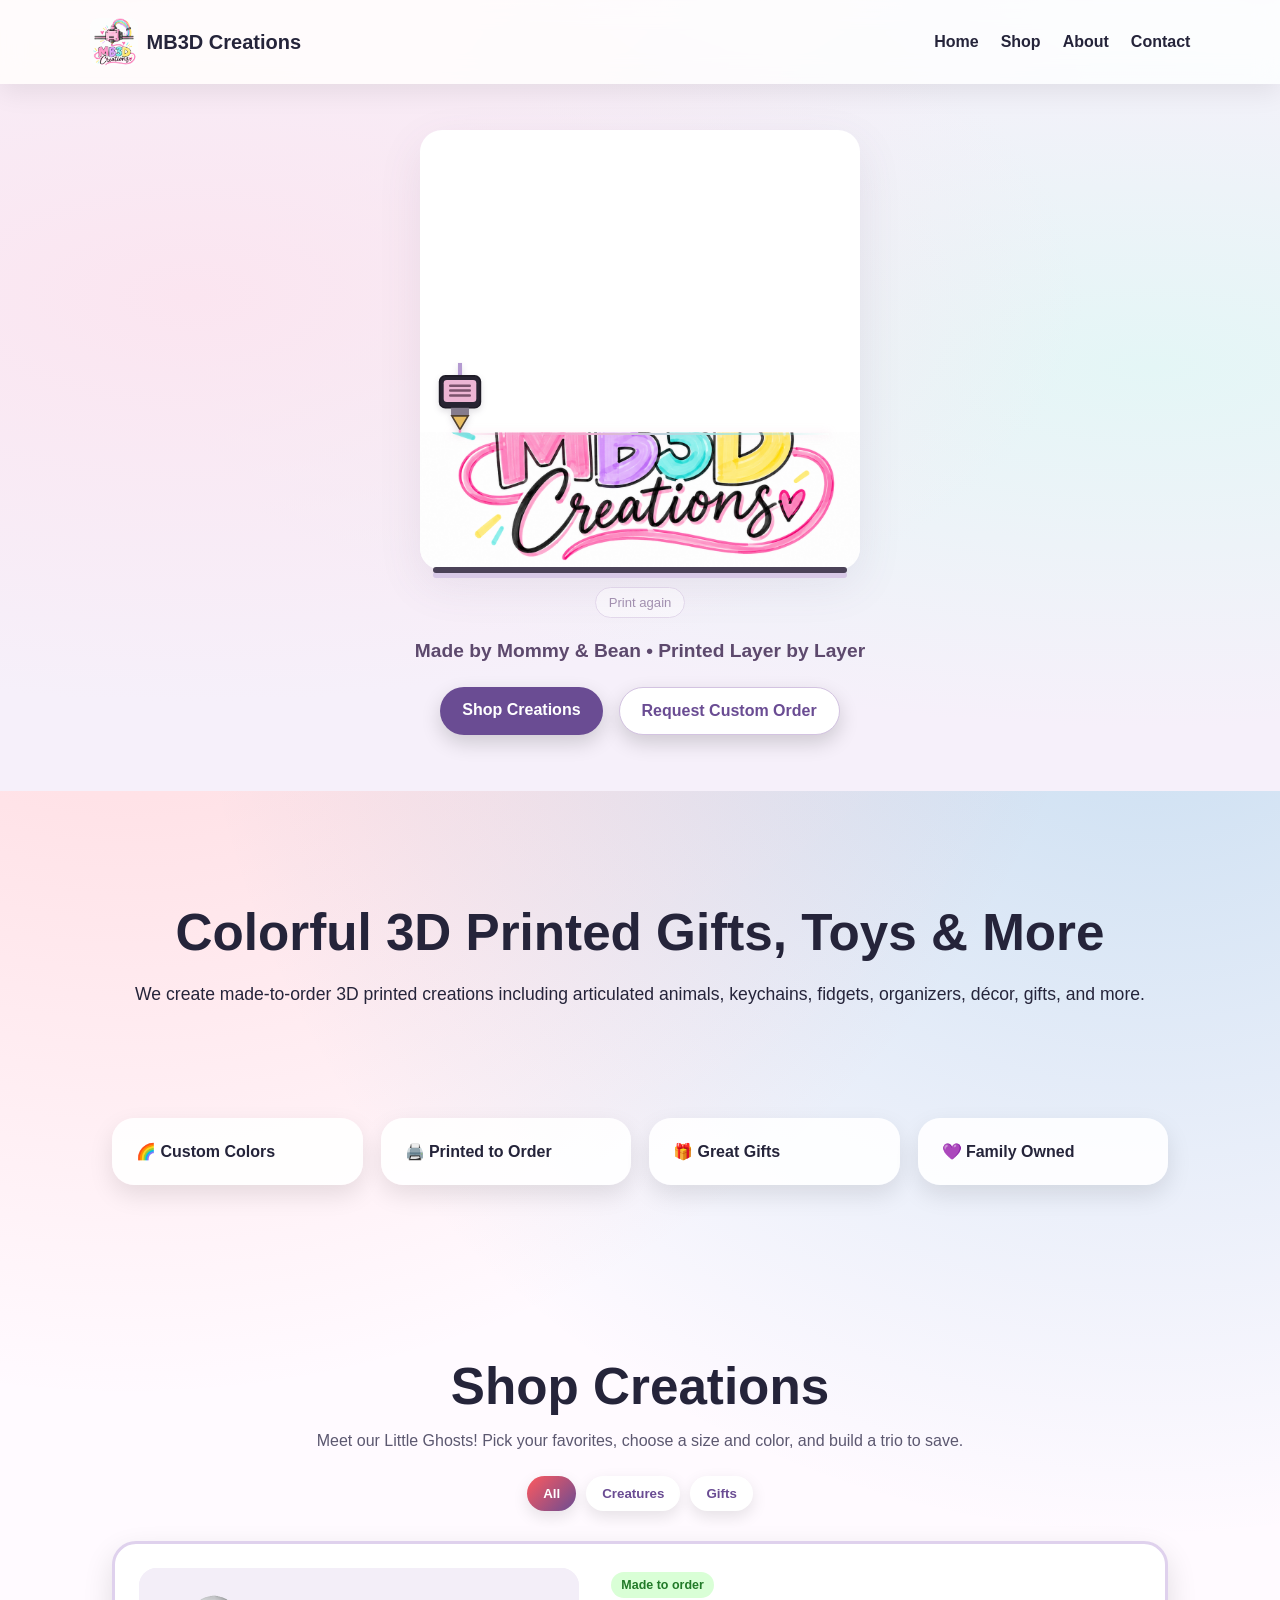
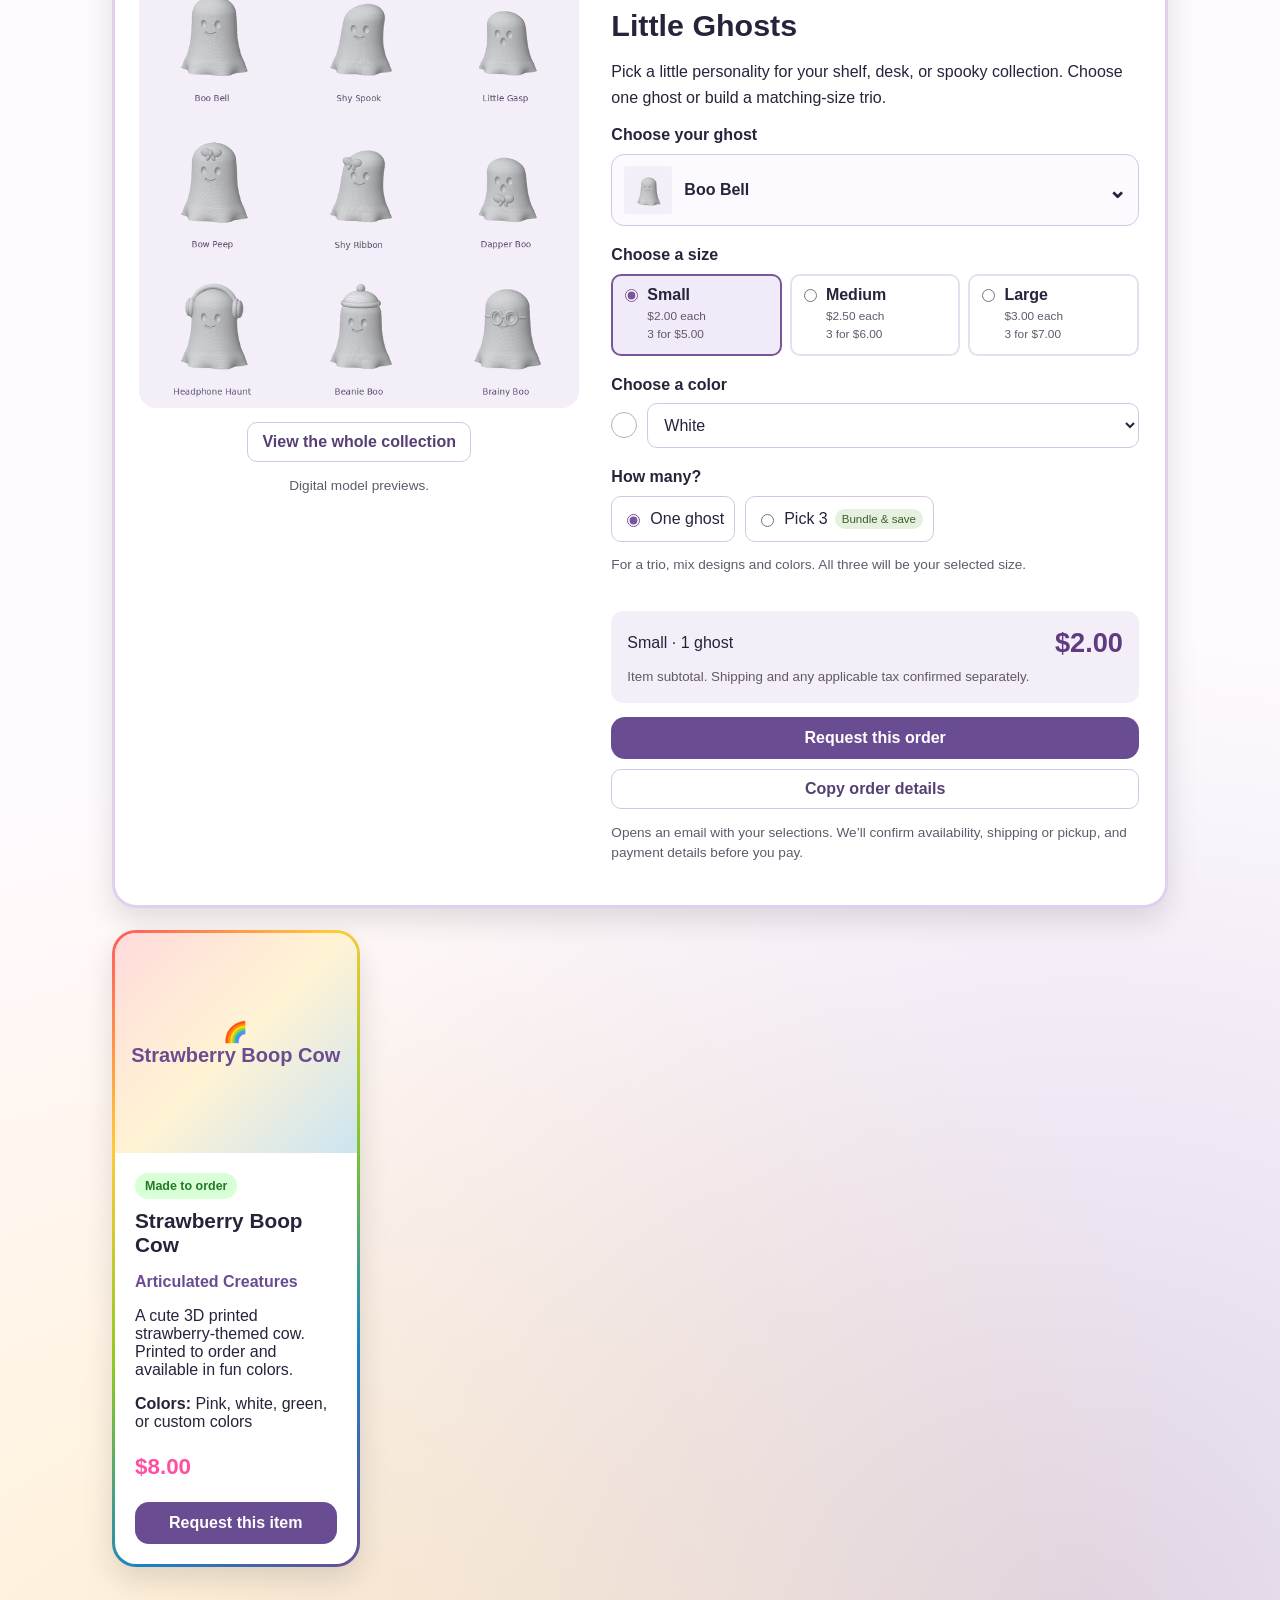
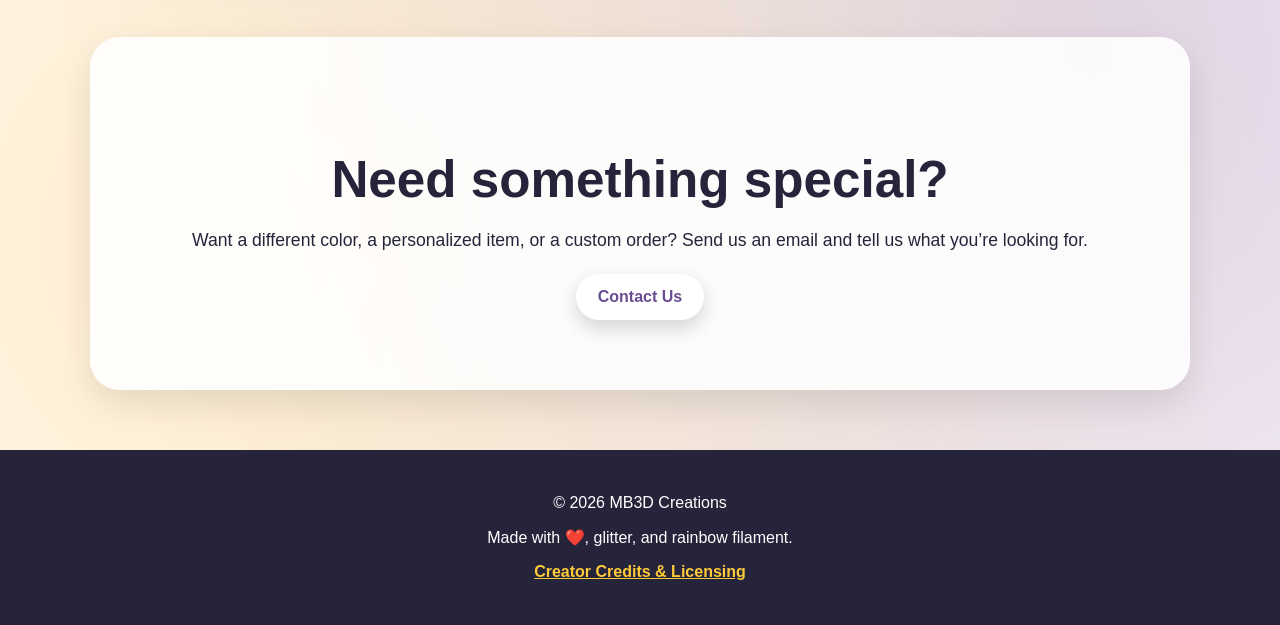
==== commit 586f71ee: "Add original MB3D logo with layer-by-layer printer animation" ====
--- a/index.html
+++ b/index.html
@@ -4,14 +4,14 @@
     <meta charset="UTF-8">
     <meta name="viewport" content="width=device-width, initial-scale=1.0">
     <title>MB3D Creations</title>
-    <link rel="stylesheet" href="style.css?v=ghosts-20261015-clean">
+    <link rel="stylesheet" href="style.css?v=brand-20261015">
 </head>
 <body>
 
 <div class="glitter"></div>
 
 <nav class="navbar">
-    <a href="index.html" class="logo">🌈 MB3D Creations</a>
+    <a href="index.html" class="logo logo-brand"><img src="assets/mb3d-logo.webp" alt="" width="48" height="48"> <span>MB3D Creations</span></a>
 
     <button class="menu-toggle" id="menuToggle">☰</button>
 
@@ -24,14 +24,26 @@
 </nav>
 
 <header class="hero">
-    <div class="printer-animation">
-        <div class="rainbow-filament"></div>
-        <div class="printer-head">
-            <div class="nozzle"></div>
+    <h1 class="brand-heading">MB3D Creations</h1>
+    <div class="brand-printer" data-logo-printer>
+        <div class="brand-print-stage">
+            <img class="brand-logo-image" src="assets/mb3d-logo.webp" alt="MB3D Creations, pastel printer-head logo" width="1254" height="1254" fetchpriority="high">
+            <div class="brand-layer-line" aria-hidden="true"></div>
+            <div class="brand-moving-nozzle" aria-hidden="true">
+                <svg viewBox="0 0 76 86" fill="none">
+                    <path d="M38 0V17" stroke="#b49ad1" stroke-width="5"/>
+                    <rect x="13" y="16" width="50" height="39" rx="7" fill="#282432" stroke="#1e1b26" stroke-width="2"/>
+                    <rect x="18" y="21" width="40" height="27" rx="4" fill="#edb5d4"/>
+                    <path d="M26 28H50M26 34H50M26 40H50" stroke="#7b526c" stroke-width="3" stroke-linecap="round"/>
+                    <path d="M27 55H49V65H27Z" fill="#857c8d"/>
+                    <path d="M28 65H48L38 82Z" fill="#e8bd60" stroke="#51412f" stroke-width="2"/>
+                    <path d="M38 82V86" stroke="#ef8cbd" stroke-width="3"/>
+                </svg>
+            </div>
+            <div class="brand-print-bed" aria-hidden="true"></div>
         </div>
+        <button class="brand-print-replay" type="button" hidden>Print again</button>
     </div>
-
-    <h1 class="hero-title">MB3D Creations</h1>
     <p class="hero-subtitle">Made by Mommy & Bean • Printed Layer by Layer</p>
 
     <div class="hero-buttons">
@@ -94,6 +106,7 @@
 <script src="products.js?v=ghosts-20261015-clean"></script>
 <script src="ghosts.js?v=ghosts-20261015-clean"></script>
 <script src="script.js?v=ghosts-20261015-clean"></script>
+<script src="brand-printer.js?v=brand-20261015"></script>
 </body>
 </html>
 
--- a/style.css
+++ b/style.css
@@ -244,6 +244,36 @@
     color: white;
     font-size: 1.2rem;
     font-weight: 800;
+}
+
+/* Original MB3D logo, revealed as a print on the build plate. */
+.logo-brand { display: flex; align-items: center; gap: 9px; }
+.logo-brand img { width: 48px; height: 48px; object-fit: contain; border-radius: 9px; }
+.hero {
+    min-height: auto;
+    padding: 46px 20px 56px;
+    background: radial-gradient(ellipse at 15% 30%, #fbe5f0, transparent 58%),
+        radial-gradient(ellipse at 90% 40%, #e4f6f6, transparent 60%), #f6f0fa;
+    animation: none;
+}
+.brand-heading { position: absolute; width: 1px; height: 1px; overflow: hidden; clip: rect(0, 0, 0, 0); white-space: nowrap; }
+.brand-printer { width: min(100%, 440px); margin: 0 auto; }
+.brand-print-stage { position: relative; isolation: isolate; background: white; border-radius: 22px; box-shadow: 0 15px 45px #67527b19; }
+.brand-logo-image { width: 100%; height: auto; display: block; border-radius: 22px; }
+.brand-print-bed { height: 6px; position: absolute; bottom: -3px; left: 3%; width: 94%; border-radius: 6px; background: #4b4258; box-shadow: 0 5px 0 #d8c9e7; }
+.brand-moving-nozzle { display: none; position: absolute; top: var(--print-y, 100%); left: var(--nozzle-x, 9%); width: clamp(40px, 12vw, 62px); transform: translate(-50%, -100%); filter: drop-shadow(0 3px 3px #30243c25); z-index: 3; pointer-events: none; }
+.brand-moving-nozzle svg { width: 100%; height: auto; display: block; }
+.brand-layer-line { display: none; position: absolute; left: 7%; right: 7%; height: 2px; top: var(--print-y, 100%); background: linear-gradient(90deg, transparent, #f1a8cd, #a8e4e3, transparent); box-shadow: 0 0 9px #efa9cc60; z-index: 2; pointer-events: none; }
+.is-printing .brand-moving-nozzle, .is-printing .brand-layer-line { display: block; }
+.brand-print-replay { margin-top: 17px; padding: 7px 13px; border: 1px solid #d5c5e1; border-radius: 20px; background: #ffffffb8; color: #614476; font: inherit; font-size: .82rem; cursor: pointer; }
+.brand-print-replay:disabled { opacity: .55; cursor: default; }
+.brand-print-replay:focus-visible { outline: 3px solid #795599; outline-offset: 3px; }
+.hero .hero-subtitle { color: #5d496d; font-weight: 700; margin-top: 22px; }
+.hero .primary { background: #6a4c93; color: white; }
+.hero .secondary { background: white; color: #6a4c93; border: 1px solid #d3c3e1; }
+@media (prefers-reduced-motion: reduce) {
+    .brand-logo-image { clip-path: none !important; }
+    .brand-moving-nozzle, .brand-layer-line, .brand-print-replay { display: none !important; }
 }
 
 .hero-buttons {
@@ -766,3 +796,9 @@
     }
 }
 
+
+@media (max-width: 700px) {
+    .hero { min-height: auto; padding: 32px 16px 42px; }
+    .logo-brand { font-size: 1rem; gap: 7px; }
+    .logo-brand img { width: 40px; height: 40px; }
+}
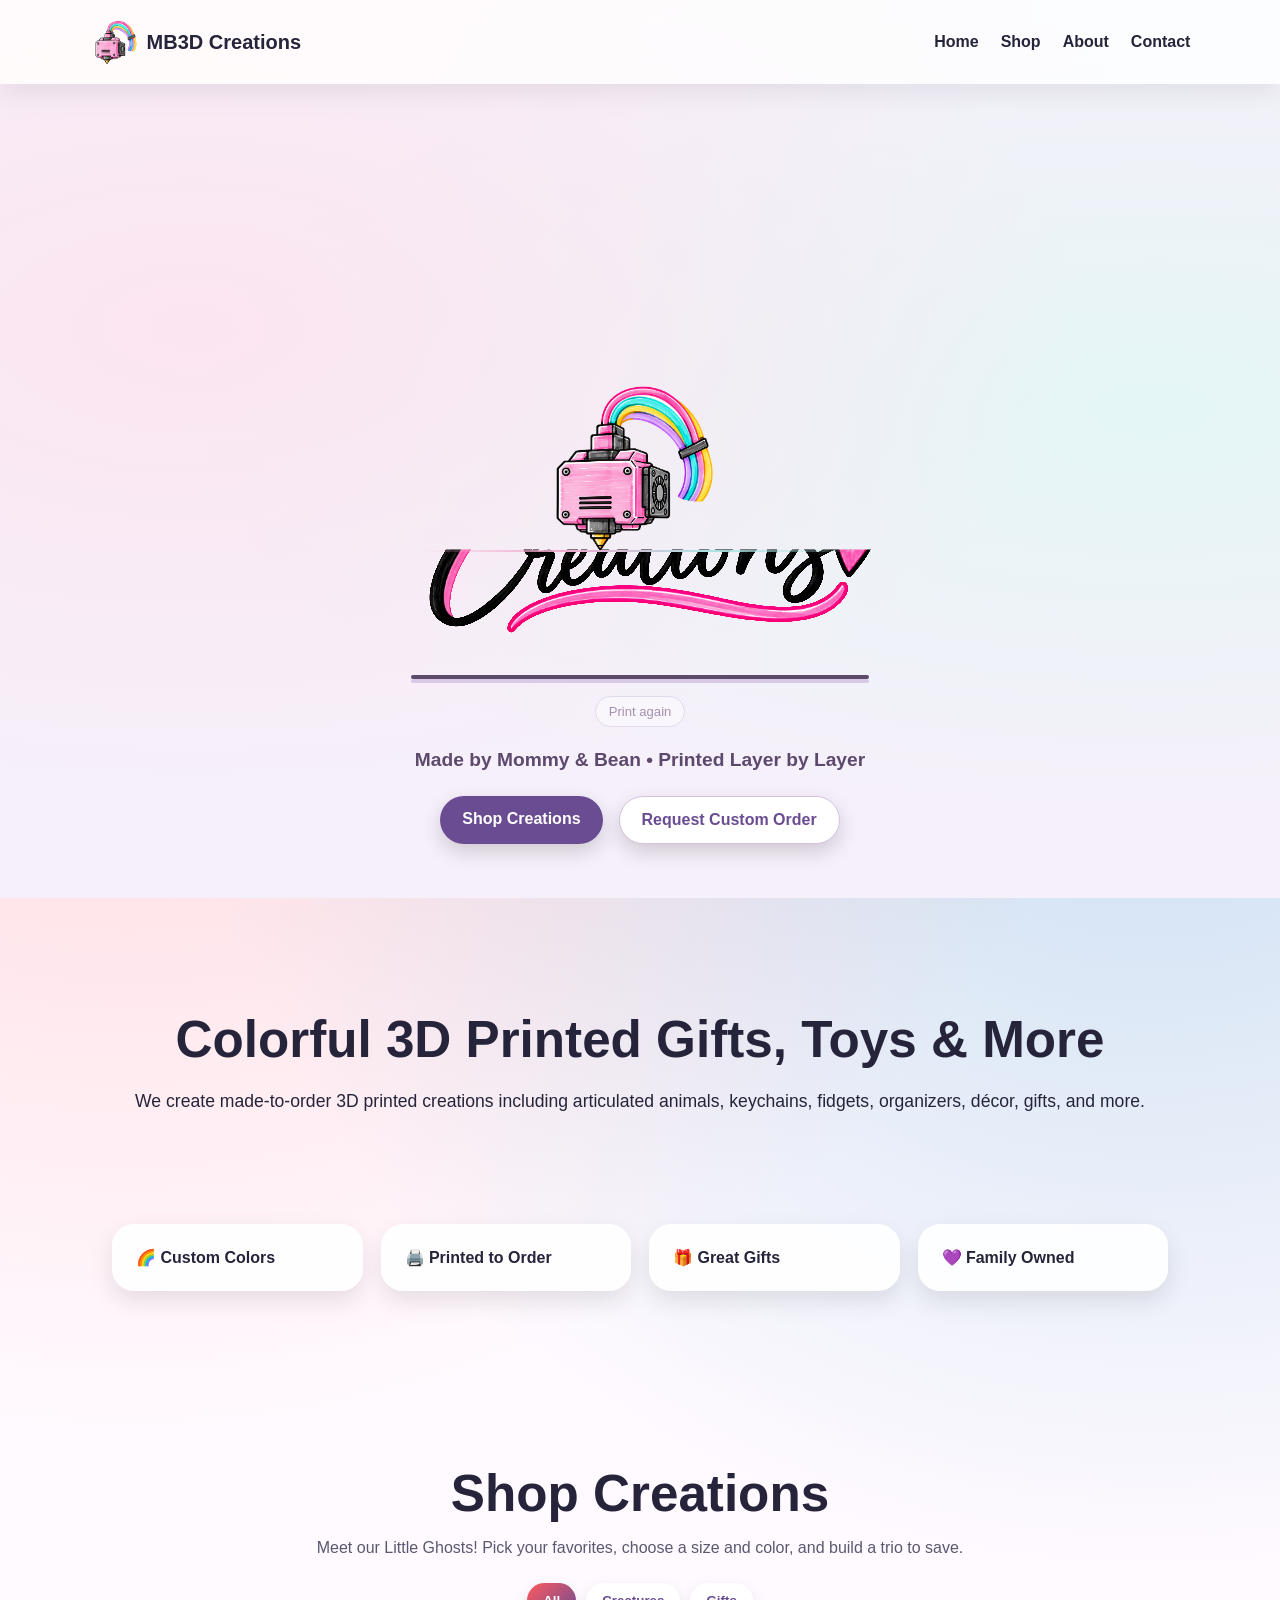
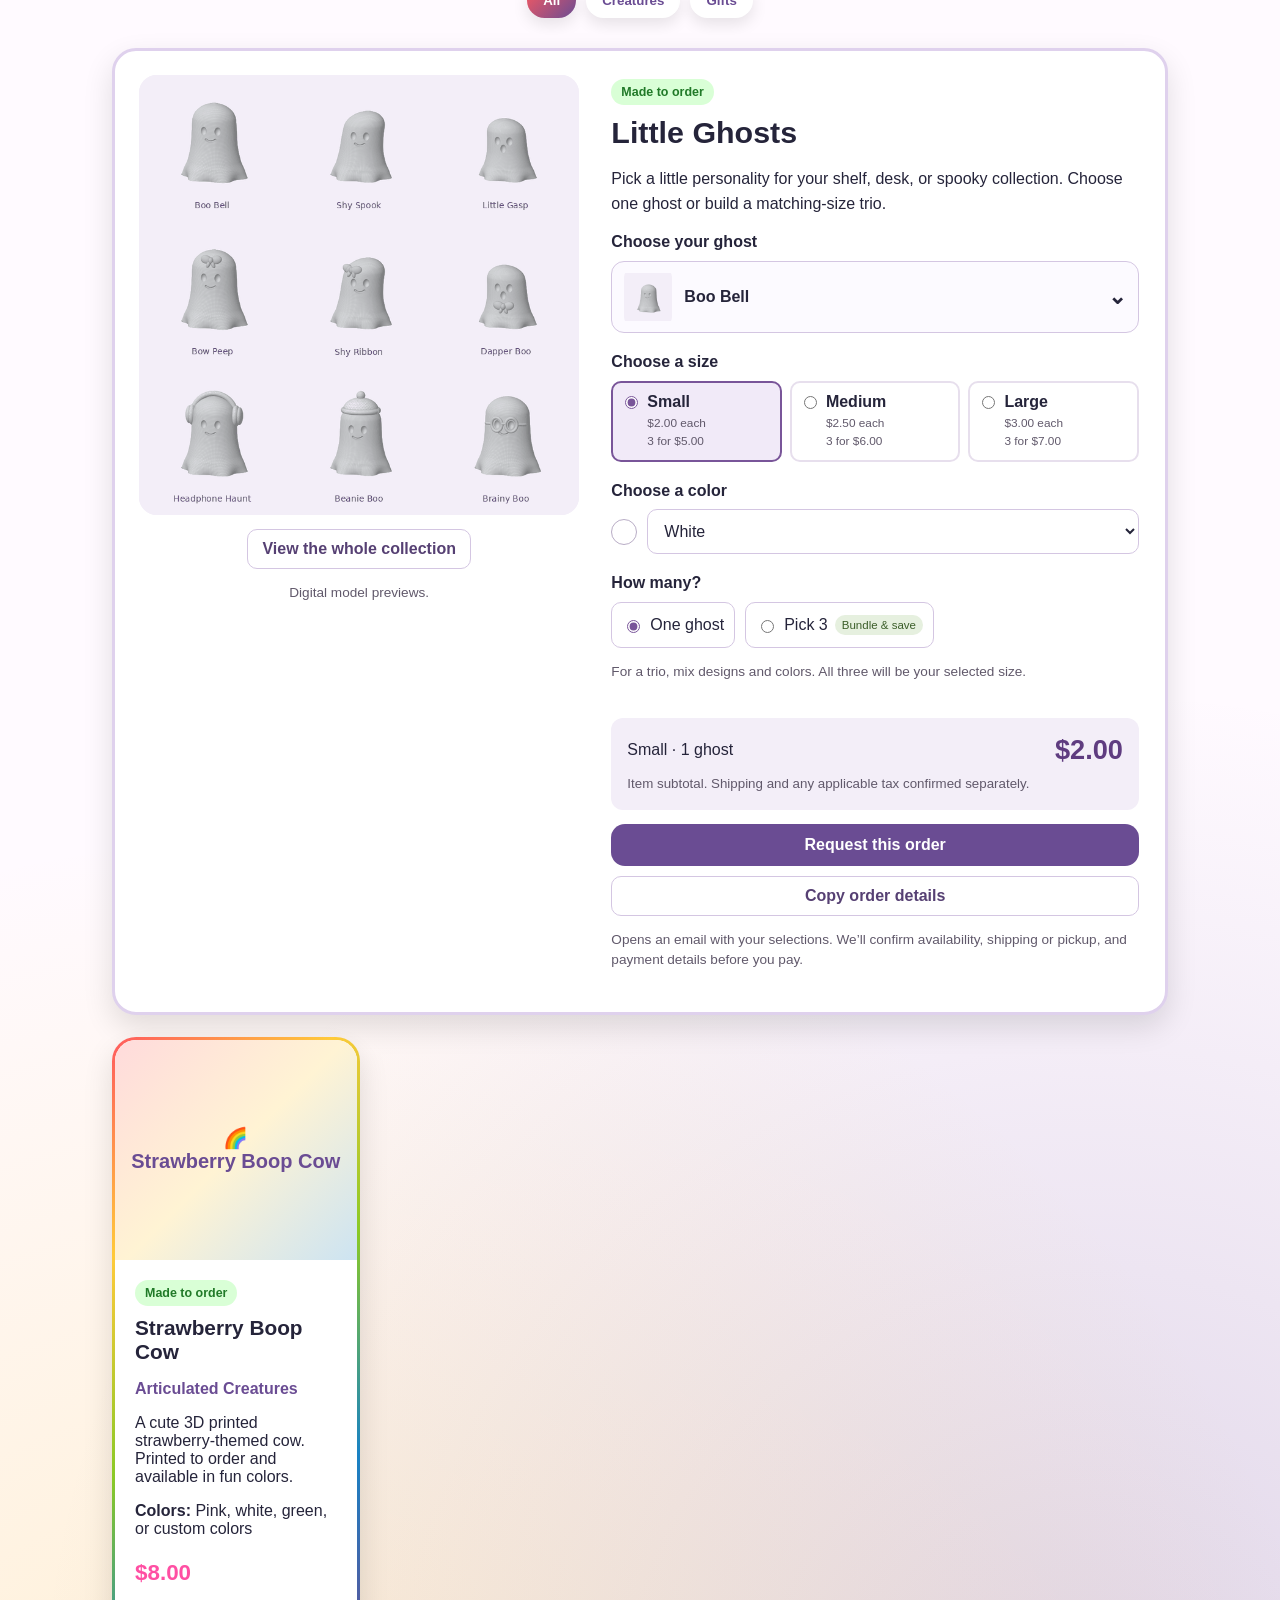
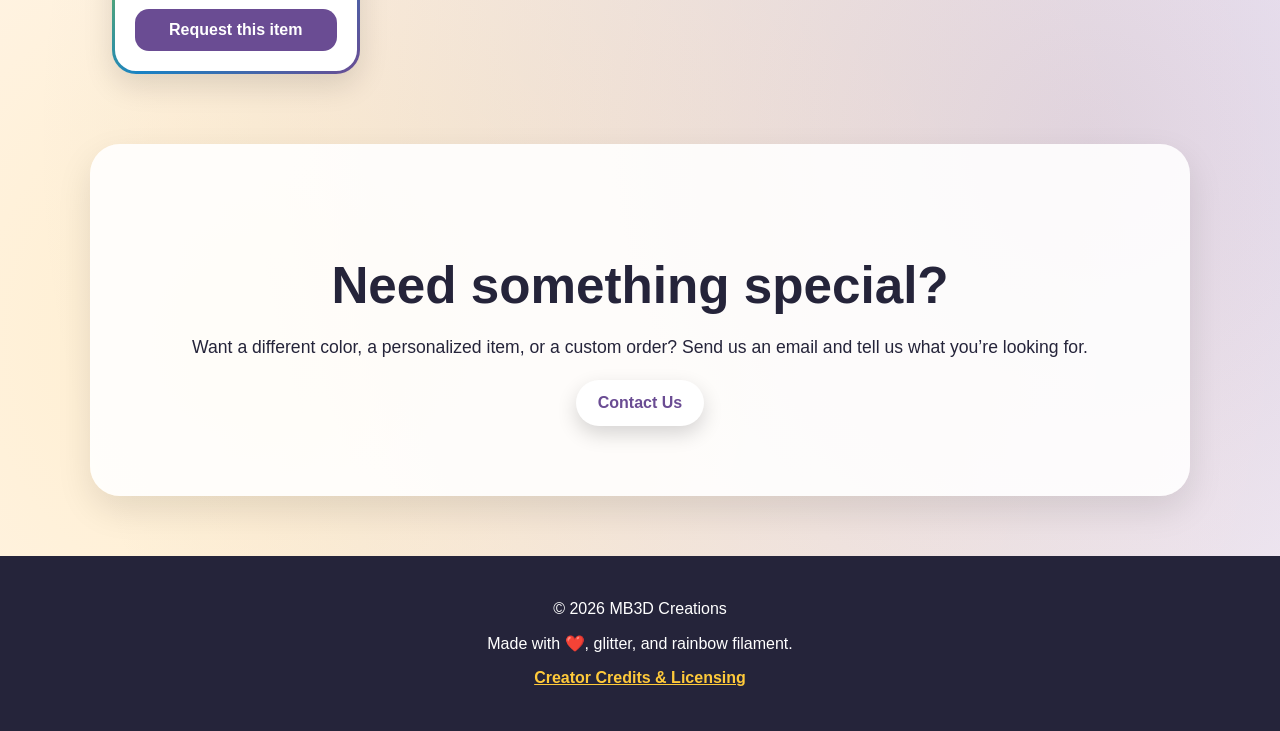
==== commit 36e364c1: "Animate the logo's own print head over cleaned MB3D lettering" ====
--- a/index.html
+++ b/index.html
@@ -4,14 +4,14 @@
     <meta charset="UTF-8">
     <meta name="viewport" content="width=device-width, initial-scale=1.0">
     <title>MB3D Creations</title>
-    <link rel="stylesheet" href="style.css?v=brand-20261015">
+    <link rel="stylesheet" href="style.css?v=brand-printhead-20261015">
 </head>
 <body>
 
 <div class="glitter"></div>
 
 <nav class="navbar">
-    <a href="index.html" class="logo logo-brand"><img src="assets/mb3d-logo.webp" alt="" width="48" height="48"> <span>MB3D Creations</span></a>
+    <a href="index.html" class="logo logo-brand"><img src="assets/mb3d-printhead.webp" alt="" width="48" height="48"> <span>MB3D Creations</span></a>
 
     <button class="menu-toggle" id="menuToggle">☰</button>
 
@@ -24,21 +24,20 @@
 </nav>
 
 <header class="hero">
+    <svg class="brand-filter-defs" width="0" height="0" aria-hidden="true" focusable="false">
+        <defs><filter id="brand-clean-edges" color-interpolation-filters="sRGB">
+            <feComponentTransfer><feFuncA type="linear" slope="4" intercept="-2"/></feComponentTransfer>
+        </filter></defs>
+    </svg>
     <h1 class="brand-heading">MB3D Creations</h1>
     <div class="brand-printer" data-logo-printer>
         <div class="brand-print-stage">
-            <img class="brand-logo-image" src="assets/mb3d-logo.webp" alt="MB3D Creations, pastel printer-head logo" width="1254" height="1254" fetchpriority="high">
-            <div class="brand-layer-line" aria-hidden="true"></div>
-            <div class="brand-moving-nozzle" aria-hidden="true">
-                <svg viewBox="0 0 76 86" fill="none">
-                    <path d="M38 0V17" stroke="#b49ad1" stroke-width="5"/>
-                    <rect x="13" y="16" width="50" height="39" rx="7" fill="#282432" stroke="#1e1b26" stroke-width="2"/>
-                    <rect x="18" y="21" width="40" height="27" rx="4" fill="#edb5d4"/>
-                    <path d="M26 28H50M26 34H50M26 40H50" stroke="#7b526c" stroke-width="3" stroke-linecap="round"/>
-                    <path d="M27 55H49V65H27Z" fill="#857c8d"/>
-                    <path d="M28 65H48L38 82Z" fill="#e8bd60" stroke="#51412f" stroke-width="2"/>
-                    <path d="M38 82V86" stroke="#ef8cbd" stroke-width="3"/>
-                </svg>
+            <div class="brand-wordmark-window">
+                <img class="brand-logo-image" src="assets/mb3d-wordmark.webp" alt="MB3D Creations" width="1536" height="1024" fetchpriority="high">
+                <div class="brand-layer-line" aria-hidden="true"></div>
+                <div class="brand-moving-nozzle" aria-hidden="true">
+                    <img class="brand-actual-printhead" src="assets/mb3d-printhead.webp" alt="" width="1024" height="1024" fetchpriority="high">
+                </div>
             </div>
             <div class="brand-print-bed" aria-hidden="true"></div>
         </div>
@@ -106,7 +105,7 @@
 <script src="products.js?v=ghosts-20261015-clean"></script>
 <script src="ghosts.js?v=ghosts-20261015-clean"></script>
 <script src="script.js?v=ghosts-20261015-clean"></script>
-<script src="brand-printer.js?v=brand-20261015"></script>
+<script src="brand-printer.js?v=brand-printhead-20261015"></script>
 </body>
 </html>
 
--- a/style.css
+++ b/style.css
@@ -246,25 +246,27 @@
     font-weight: 800;
 }
 
-/* Original MB3D logo, revealed as a print on the build plate. */
+/* The logo's own pink printer head prints only the wordmark beneath it. */
 .logo-brand { display: flex; align-items: center; gap: 9px; }
-.logo-brand img { width: 48px; height: 48px; object-fit: contain; border-radius: 9px; }
+.logo-brand img { width: 48px; height: 48px; object-fit: contain; }
 .hero {
     min-height: auto;
-    padding: 46px 20px 56px;
+    padding: 42px 20px 54px;
     background: radial-gradient(ellipse at 15% 30%, #fbe5f0, transparent 58%),
         radial-gradient(ellipse at 90% 40%, #e4f6f6, transparent 60%), #f6f0fa;
     animation: none;
 }
 .brand-heading { position: absolute; width: 1px; height: 1px; overflow: hidden; clip: rect(0, 0, 0, 0); white-space: nowrap; }
-.brand-printer { width: min(100%, 440px); margin: 0 auto; }
-.brand-print-stage { position: relative; isolation: isolate; background: white; border-radius: 22px; box-shadow: 0 15px 45px #67527b19; }
-.brand-logo-image { width: 100%; height: auto; display: block; border-radius: 22px; }
-.brand-print-bed { height: 6px; position: absolute; bottom: -3px; left: 3%; width: 94%; border-radius: 6px; background: #4b4258; box-shadow: 0 5px 0 #d8c9e7; }
-.brand-moving-nozzle { display: none; position: absolute; top: var(--print-y, 100%); left: var(--nozzle-x, 9%); width: clamp(40px, 12vw, 62px); transform: translate(-50%, -100%); filter: drop-shadow(0 3px 3px #30243c25); z-index: 3; pointer-events: none; }
-.brand-moving-nozzle svg { width: 100%; height: auto; display: block; }
-.brand-layer-line { display: none; position: absolute; left: 7%; right: 7%; height: 2px; top: var(--print-y, 100%); background: linear-gradient(90deg, transparent, #f1a8cd, #a8e4e3, transparent); box-shadow: 0 0 9px #efa9cc60; z-index: 2; pointer-events: none; }
-.is-printing .brand-moving-nozzle, .is-printing .brand-layer-line { display: block; }
+.brand-printer { width: min(100%, 520px); margin: 0 auto; }
+.brand-print-stage { position: relative; isolation: isolate; padding: clamp(135px, 30vw, 210px) 12px 12px; }
+.brand-wordmark-window { position: relative; aspect-ratio: 1.5; }
+.brand-logo-image { width: 100%; height: 100%; object-fit: contain; display: block; filter: url(#brand-clean-edges); }
+.brand-filter-defs { position: absolute; pointer-events: none; }
+.brand-print-bed { height: 4px; position: absolute; bottom: 0; left: 6%; width: 88%; border-radius: 6px; background: #5b4a68; box-shadow: 0 4px 0 #d8c9e7; }
+.brand-moving-nozzle { display: block; position: absolute; top: var(--print-y, 0%); left: var(--nozzle-x, 50%); width: 37%; transform: translate(-35.5%, -95.4%); z-index: 3; pointer-events: none; }
+.brand-actual-printhead { width: 100%; height: auto; display: block; }
+.brand-layer-line { display: none; position: absolute; left: 6%; right: 6%; height: 2px; top: var(--print-y, 0%); background: linear-gradient(90deg, transparent, #f1a8cd, #a8e4e3, transparent); z-index: 2; pointer-events: none; }
+.is-printing .brand-layer-line { display: block; }
 .brand-print-replay { margin-top: 17px; padding: 7px 13px; border: 1px solid #d5c5e1; border-radius: 20px; background: #ffffffb8; color: #614476; font: inherit; font-size: .82rem; cursor: pointer; }
 .brand-print-replay:disabled { opacity: .55; cursor: default; }
 .brand-print-replay:focus-visible { outline: 3px solid #795599; outline-offset: 3px; }
@@ -273,7 +275,8 @@
 .hero .secondary { background: white; color: #6a4c93; border: 1px solid #d3c3e1; }
 @media (prefers-reduced-motion: reduce) {
     .brand-logo-image { clip-path: none !important; }
-    .brand-moving-nozzle, .brand-layer-line, .brand-print-replay { display: none !important; }
+    .brand-moving-nozzle { top: 0% !important; left: 50% !important; }
+    .brand-layer-line, .brand-print-replay { display: none !important; }
 }
 
 .hero-buttons {
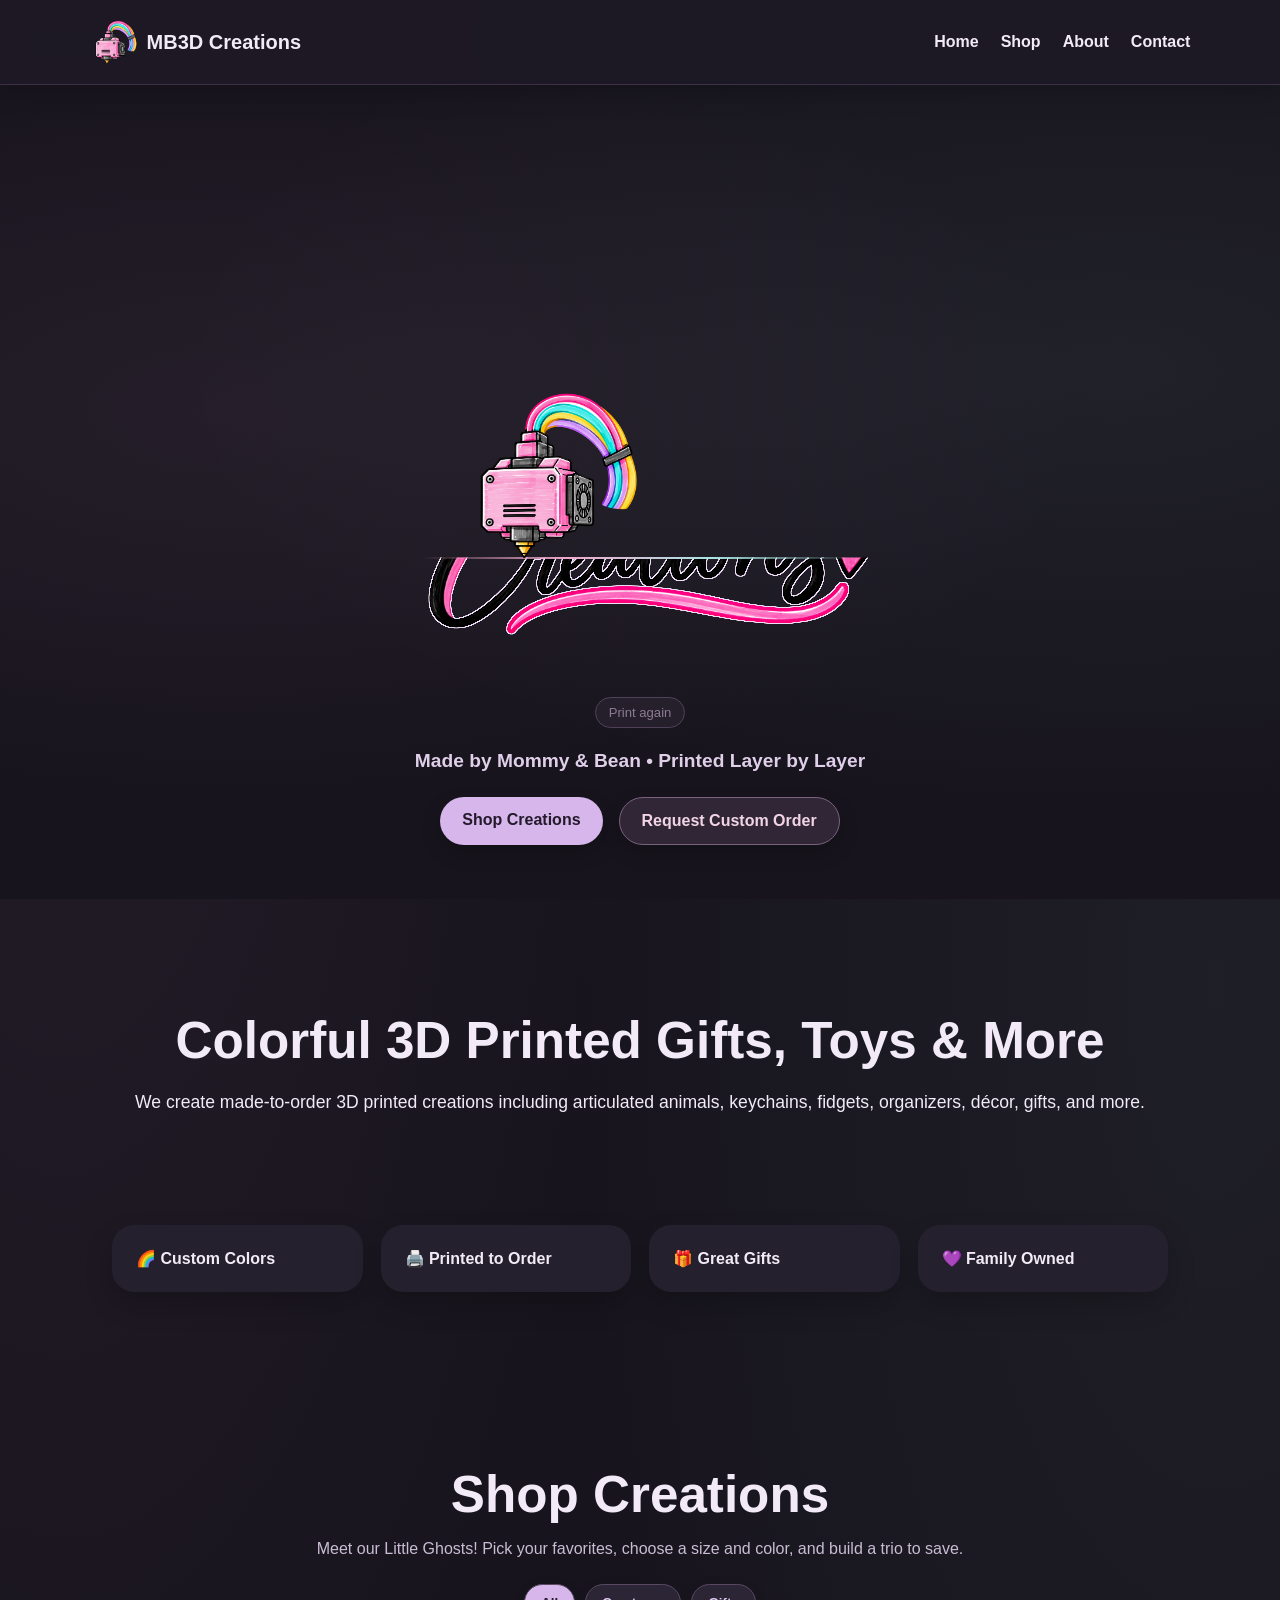
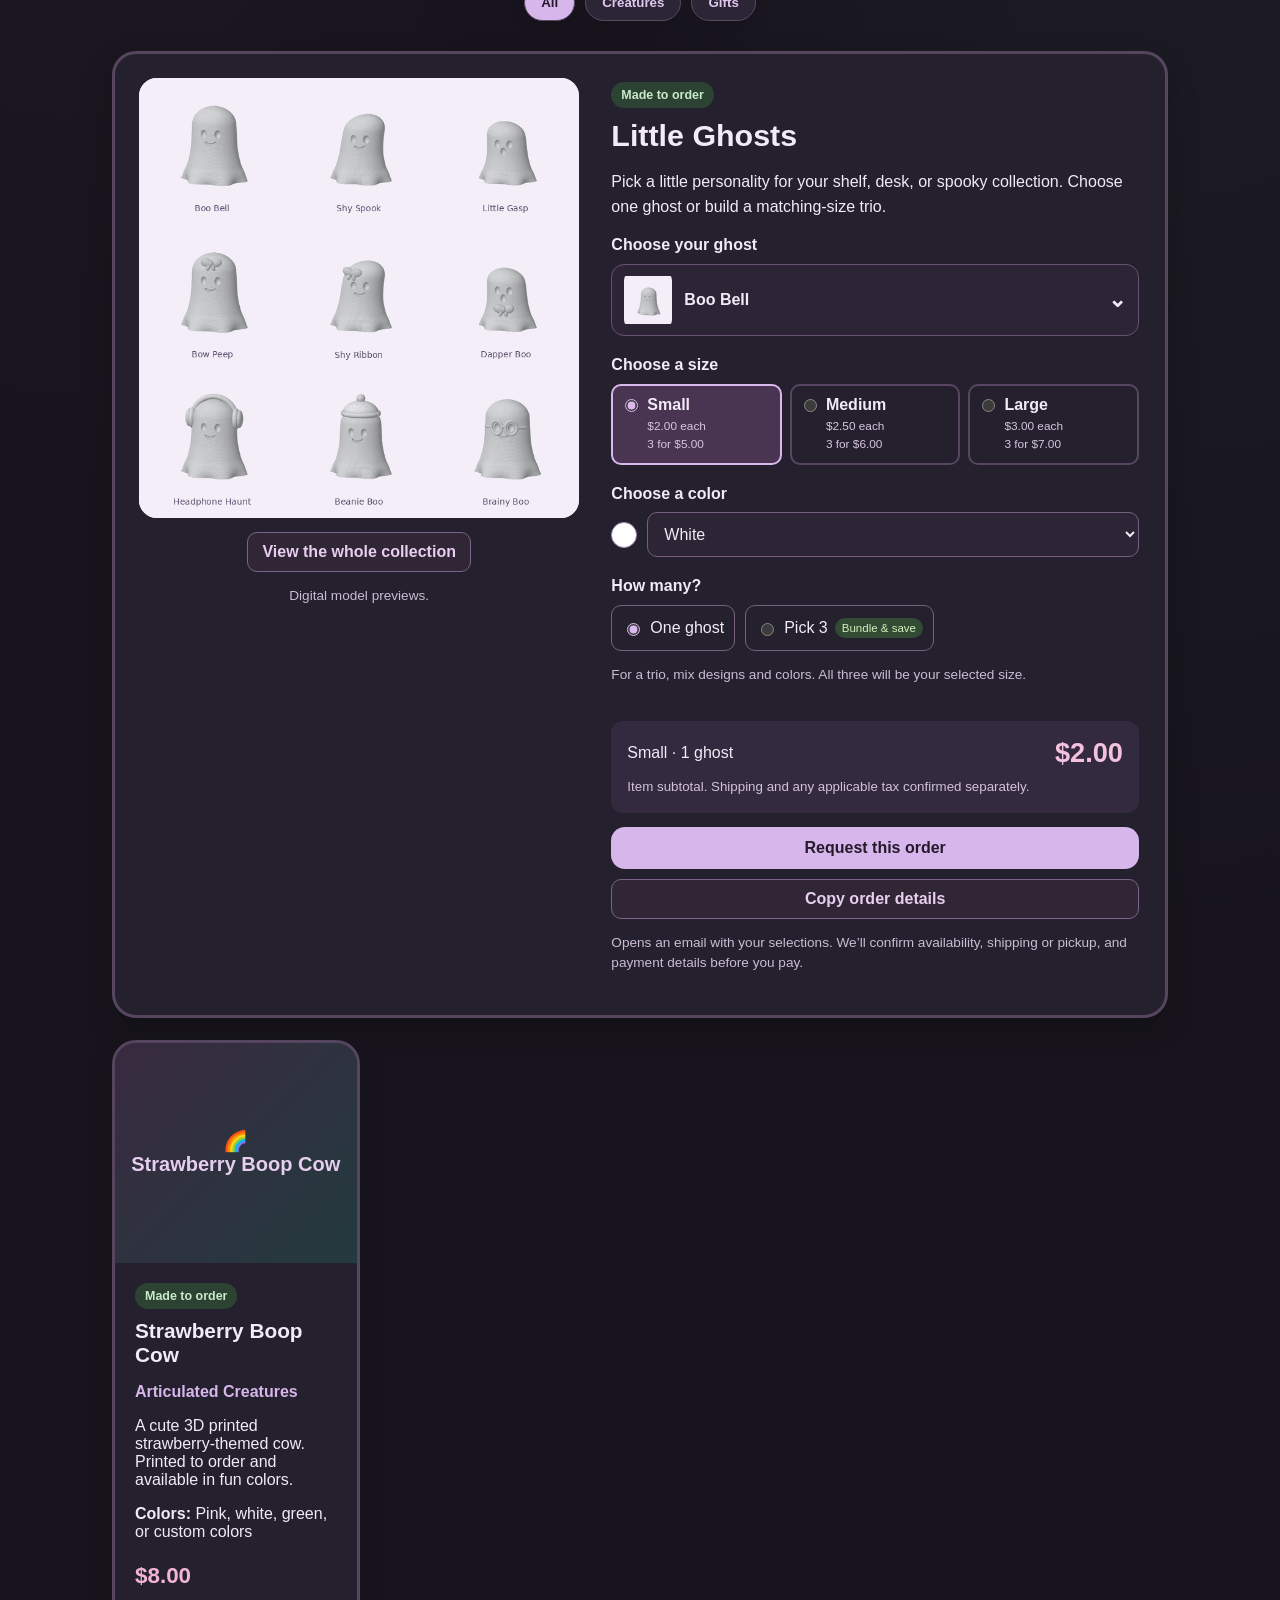
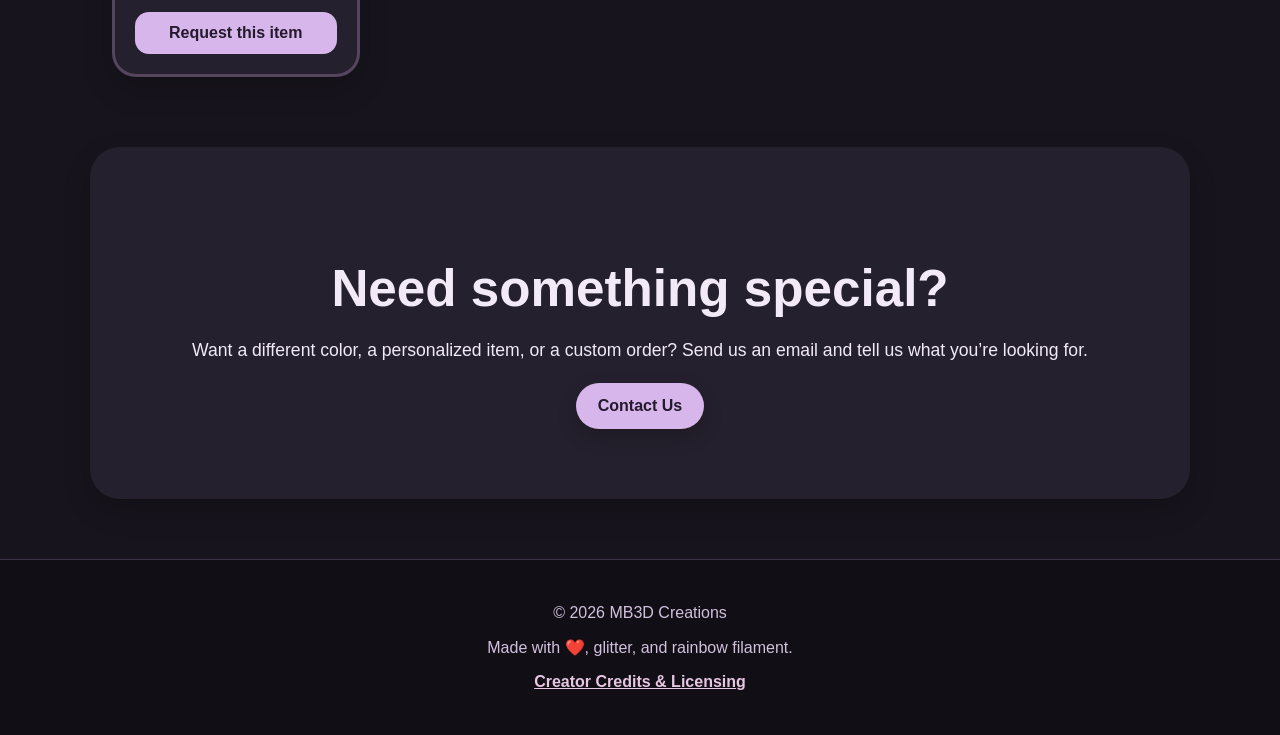
==== commit bb814b4e: "Use dark pastel styling and remove the line beneath the logo" ====
--- a/index.html
+++ b/index.html
@@ -4,7 +4,7 @@
     <meta charset="UTF-8">
     <meta name="viewport" content="width=device-width, initial-scale=1.0">
     <title>MB3D Creations</title>
-    <link rel="stylesheet" href="style.css?v=brand-printhead-20261015">
+    <link rel="stylesheet" href="style.css?v=dark-pastel-20261015">
 </head>
 <body>
 
@@ -26,7 +26,11 @@
 <header class="hero">
     <svg class="brand-filter-defs" width="0" height="0" aria-hidden="true" focusable="false">
         <defs><filter id="brand-clean-edges" color-interpolation-filters="sRGB">
-            <feComponentTransfer><feFuncA type="linear" slope="4" intercept="-2"/></feComponentTransfer>
+            <feComponentTransfer result="logo-ink"><feFuncA type="linear" slope="4" intercept="-2"/></feComponentTransfer>
+            <feMorphology in="logo-ink" operator="dilate" radius="1.25" result="logo-edge"/>
+            <feFlood flood-color="#eeddf6" result="pastel-edge"/>
+            <feComposite in="pastel-edge" in2="logo-edge" operator="in" result="outlined"/>
+            <feMerge><feMergeNode in="outlined"/><feMergeNode in="logo-ink"/></feMerge>
         </filter></defs>
     </svg>
     <h1 class="brand-heading">MB3D Creations</h1>
@@ -39,7 +43,6 @@
                     <img class="brand-actual-printhead" src="assets/mb3d-printhead.webp" alt="" width="1024" height="1024" fetchpriority="high">
                 </div>
             </div>
-            <div class="brand-print-bed" aria-hidden="true"></div>
         </div>
         <button class="brand-print-replay" type="button" hidden>Print again</button>
     </div>
--- a/style.css
+++ b/style.css
@@ -262,7 +262,6 @@
 .brand-wordmark-window { position: relative; aspect-ratio: 1.5; }
 .brand-logo-image { width: 100%; height: 100%; object-fit: contain; display: block; filter: url(#brand-clean-edges); }
 .brand-filter-defs { position: absolute; pointer-events: none; }
-.brand-print-bed { height: 4px; position: absolute; bottom: 0; left: 6%; width: 88%; border-radius: 6px; background: #5b4a68; box-shadow: 0 4px 0 #d8c9e7; }
 .brand-moving-nozzle { display: block; position: absolute; top: var(--print-y, 0%); left: var(--nozzle-x, 50%); width: 37%; transform: translate(-35.5%, -95.4%); z-index: 3; pointer-events: none; }
 .brand-actual-printhead { width: 100%; height: auto; display: block; }
 .brand-layer-line { display: none; position: absolute; left: 6%; right: 6%; height: 2px; top: var(--print-y, 0%); background: linear-gradient(90deg, transparent, #f1a8cd, #a8e4e3, transparent); z-index: 2; pointer-events: none; }
@@ -805,3 +804,59 @@
     .logo-brand { font-size: 1rem; gap: 7px; }
     .logo-brand img { width: 40px; height: 40px; }
 }
+
+/* Dark canvas with soft pastel accents. Product photos keep their true colors. */
+:root { color-scheme: dark; }
+body {
+    color: #f2eaf7;
+    background: radial-gradient(ellipse at 5% 10%, #d79cc610, transparent 35%),
+        radial-gradient(ellipse at 95% 25%, #b0e4df0d, transparent 38%), #17141d;
+}
+.navbar { background: #1e1925ed; box-shadow: 0 8px 25px #0003; border-bottom: 1px solid #3b3047; }
+.nav-links a:hover { color: #f1b4d2; }
+.menu-toggle { background: #d7b7eb; color: #251b2f; }
+.hero {
+    background: radial-gradient(ellipse at 18% 40%, #e1a3cf12, transparent 58%),
+        radial-gradient(ellipse at 87% 35%, #b3e6df10, transparent 60%), #17141d;
+}
+.hero .hero-subtitle { color: #dfcfe9; }
+.primary, .hero .primary { background: #d6b6eb; color: #241a2c; }
+.secondary, .hero .secondary { background: #302636; color: #f2d5e5; border: 1px solid #79627f; }
+.btn { box-shadow: 0 8px 20px #0003; }
+.quick-card, .custom-section, .card { background: #25202d; box-shadow: 0 12px 28px #0003; }
+.section-note, .ghost-image-note, .ghost-order-note, .ghost-hint { color: #c9bcd4; }
+.filter-btn { background: #2c2535; color: #e0c7ef; border: 1px solid #594963; }
+.filter-btn.active, .filter-btn:hover { background: #d6b6eb; color: #241a2c; }
+.product-card { background: #25202d; background-image: none; border-color: #55455f; box-shadow: 0 12px 30px #0003; }
+.category { color: #d6b6eb; }
+.price { color: #f1b4d2; }
+.placeholder-img { background: linear-gradient(135deg, #392a40, #233a3e); color: #e6ceef; }
+.available { background: #2c4333; color: #c8e9ca; }
+.ghost-info { color: #f2eaf7; }
+.ghost-picker { background: #2d2535; border-color: #665171; }
+.ghost-design-options { border-top-color: #51415c !important; }
+.ghost-design-option { background: #27212f; border-color: #574661; color: #f2eaf7; }
+.ghost-design-option:has(input:checked), .ghost-size-option:has(input:checked) { border-color: #d8b9ed; background: #493451; }
+.ghost-size-option { border-color: #574661; }
+.ghost-size-option small { color: #d6c7df; }
+.ghost-color-row select { background: #2d2535; color: #f2eaf7; border-color: #756080; }
+.ghost-color-dot { border-color: #a58bb4; }
+.ghost-pack-options label { border-color: #756080; }
+.ghost-save { background: #314b35; color: #d6efbd; }
+.ghost-extra-choices .ghost-choice { border-top-color: #574661; }
+.ghost-order-summary { background: #342a3f; }
+.ghost-order-summary strong { color: #f2c1dc; }
+.ghost-order-summary p, .ghost-copy-status { color: #c5e4ba; }
+.ghost-order-summary small { color: #d1c2dc; }
+.ghost-order-link { background: #d6b6eb; color: #241a2c; }
+.ghost-order-link:hover { background: #e5cafa; }
+.ghost-show-collection, .ghost-copy, .brand-print-replay { background: #302636; color: #e8ceef; border-color: #7a6487; }
+.ghost-copy-fallback { background: #211b28; color: #f2eaf7; border-color: #7a6487; }
+.ghost-product :focus-visible, .brand-print-replay:focus-visible { outline-color: #b7e7e0; }
+.ghost-design-option:has(input:focus-visible), .ghost-size-option:has(input:focus-visible) { outline-color: #b7e7e0; }
+.ghost-form input[type="radio"] { accent-color: #dbb9ef; }
+.page-header { background: linear-gradient(135deg, #44314f, #293d40, #483042); animation: none; color: #f2eaf7; }
+.creator-card, .social-card { background: linear-gradient(135deg, #3c2e45, #293e40); color: #eddbf4; }
+footer { background: #110e16; color: #d1c1dd; border-top: 1px solid #3b3047; }
+footer a { color: #e7c6e2; }
+.sparkle { opacity: .4; box-shadow: 0 0 8px #ecd4f0, 0 0 14px #d6b6eb50; }
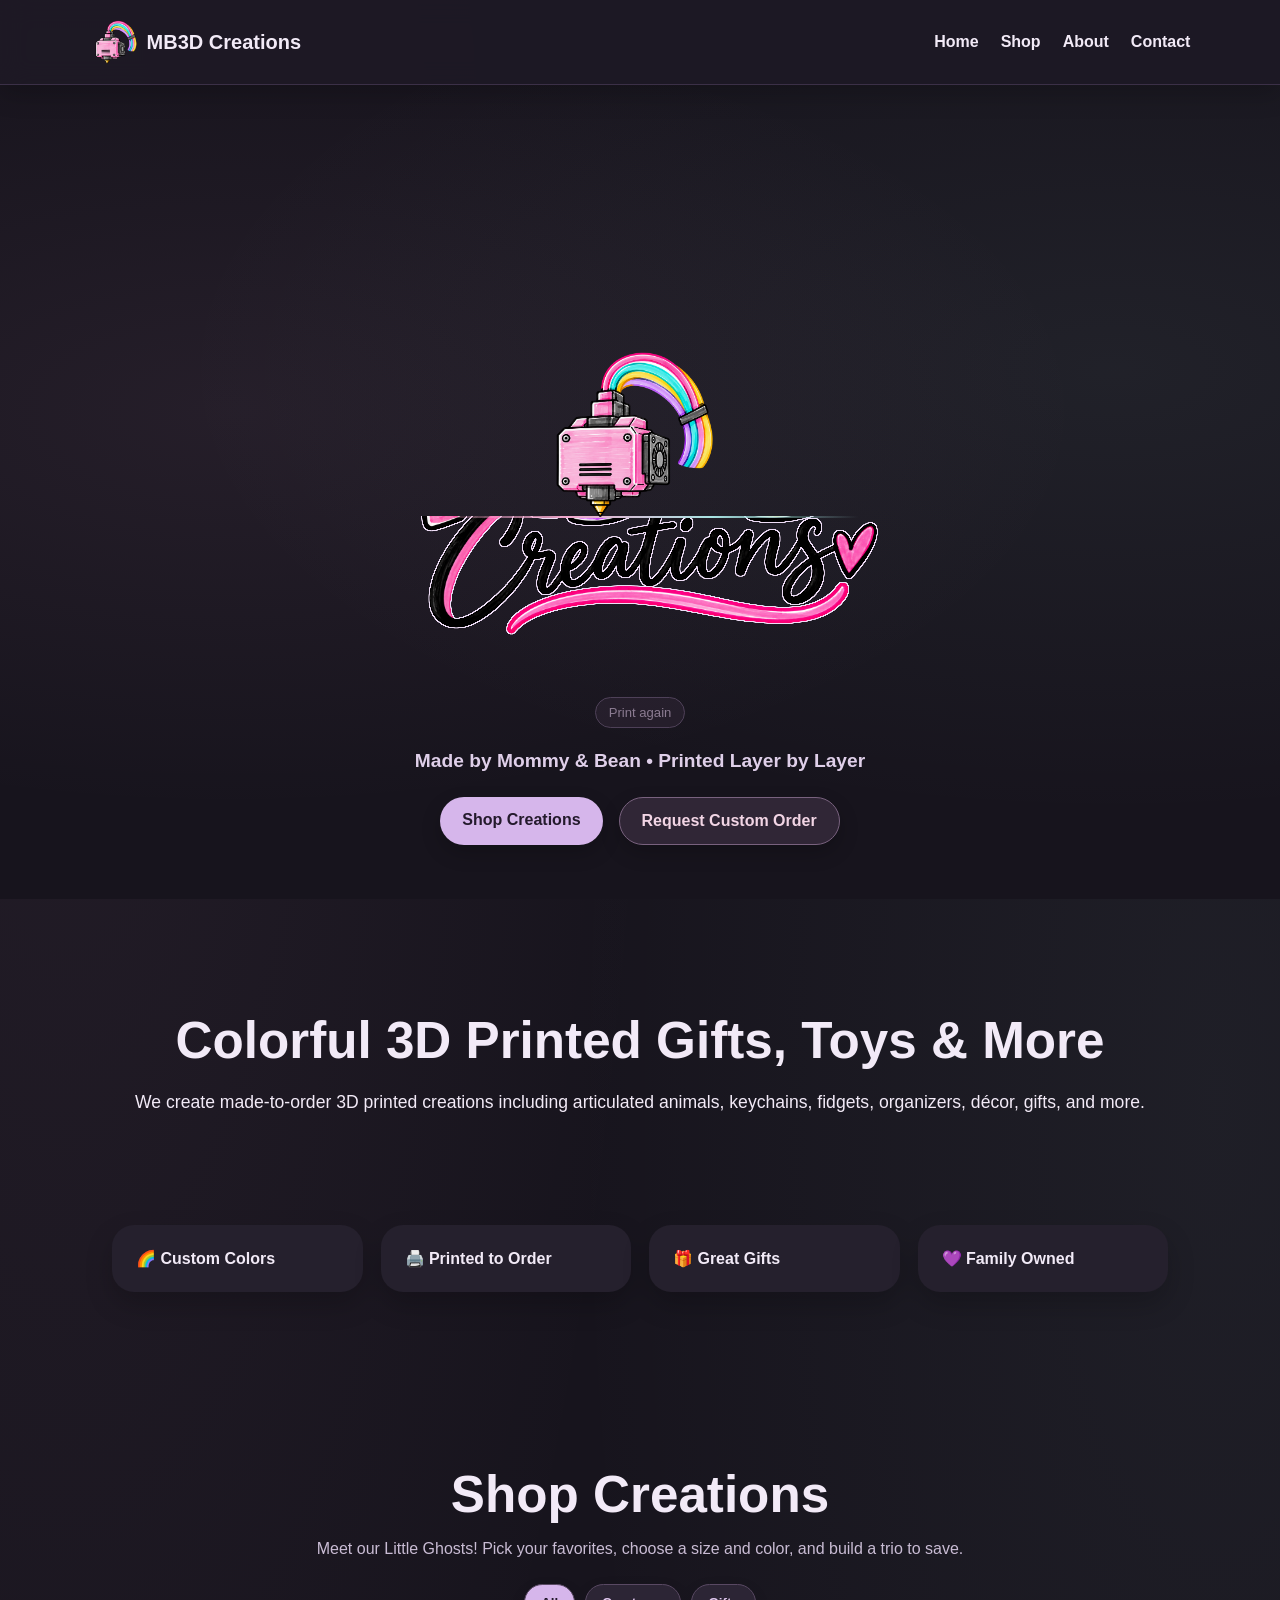
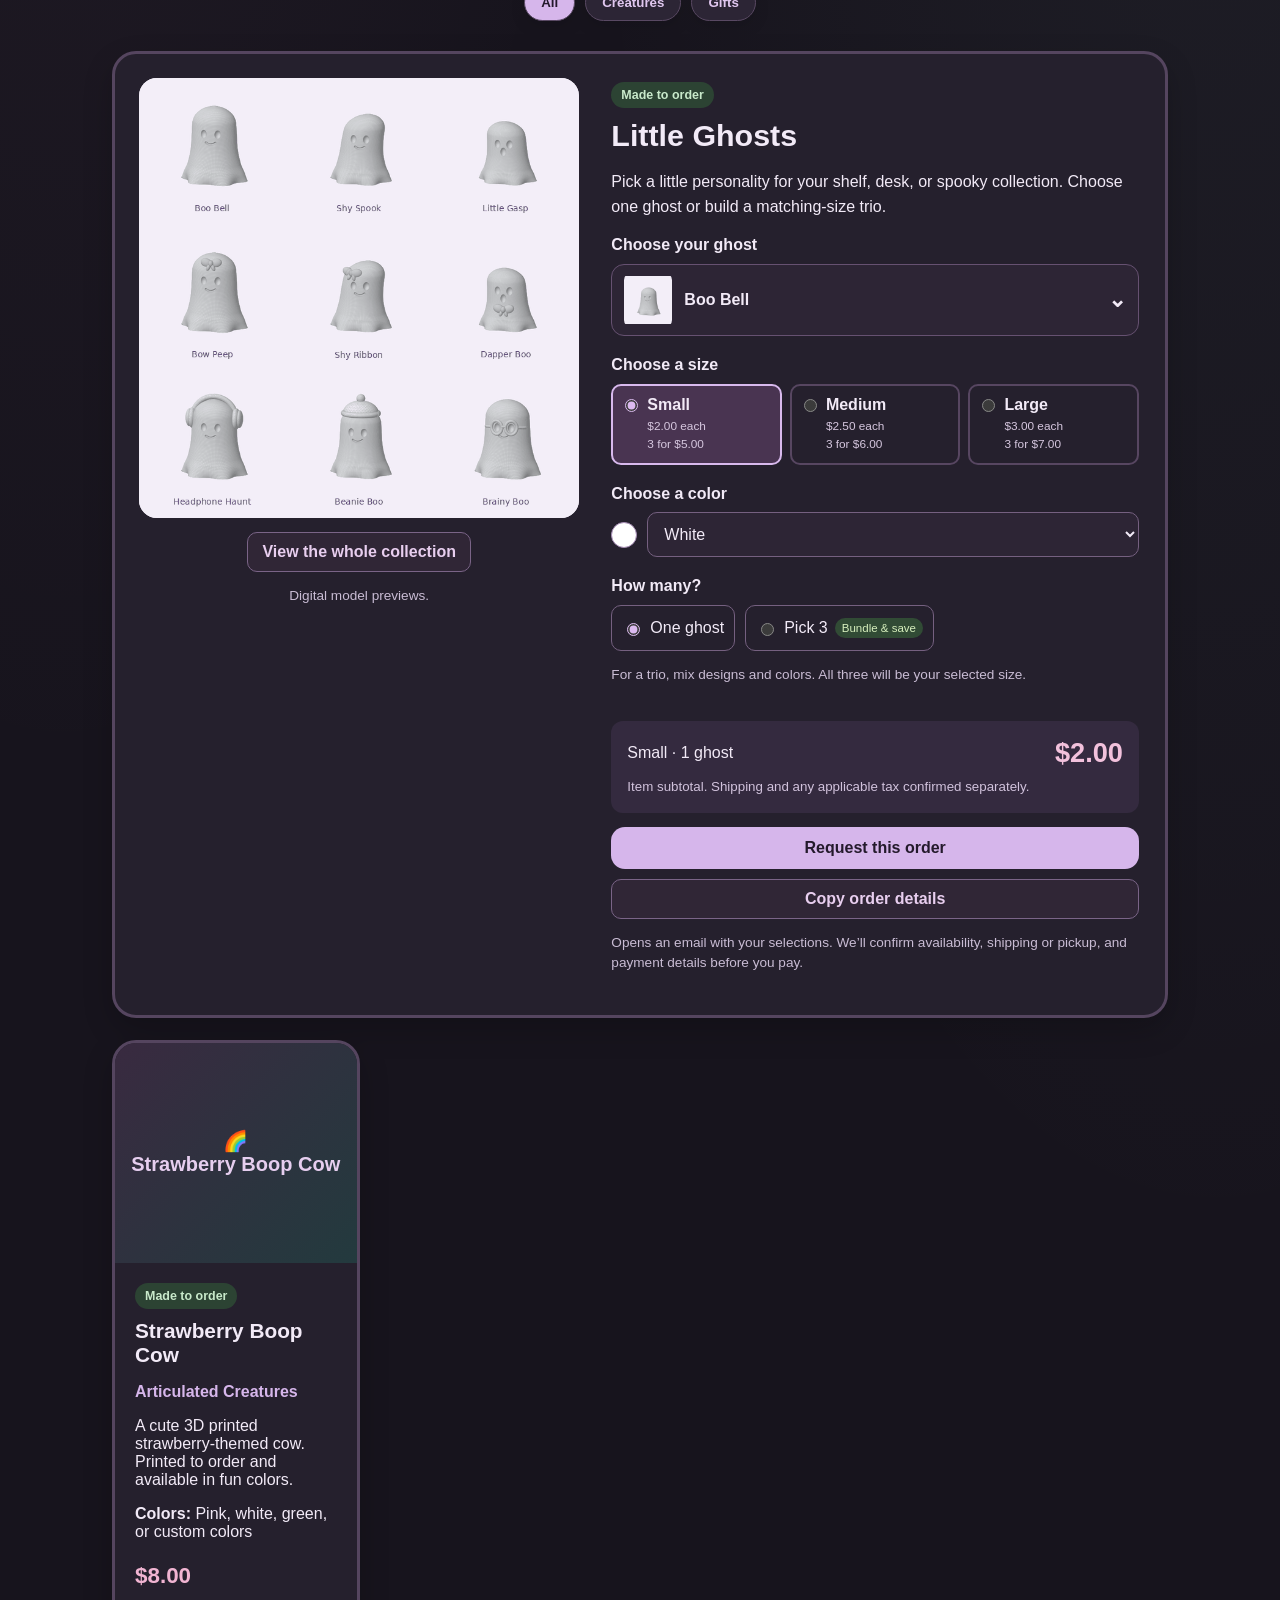
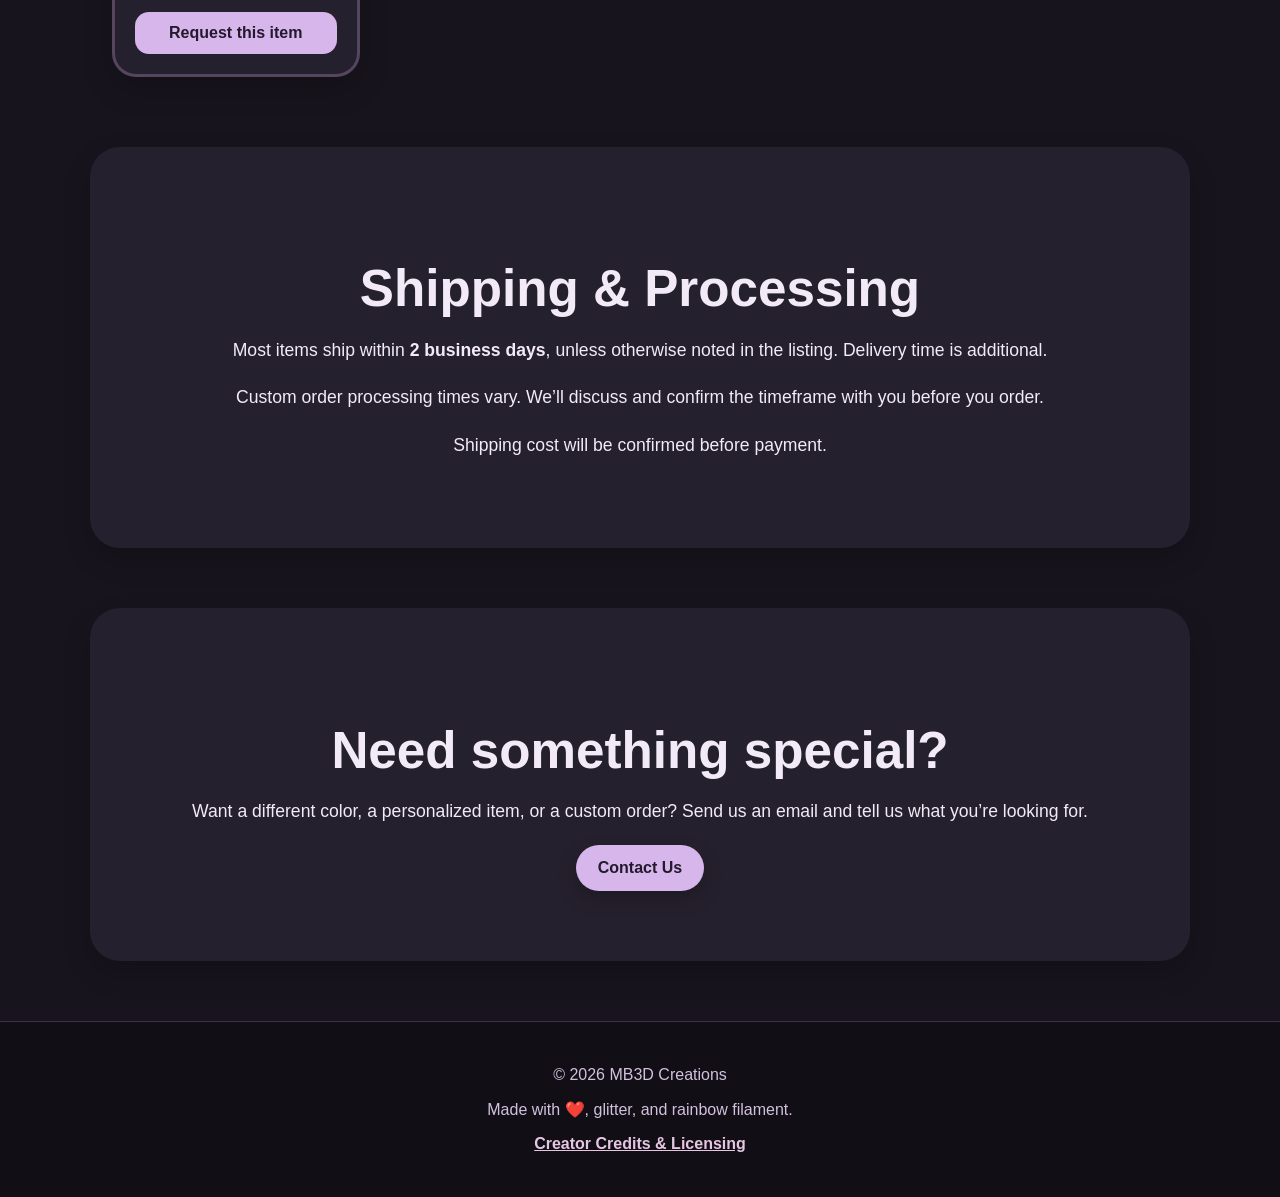
==== commit ef299671: "Add shipping and custom order processing information" ====
--- a/index.html
+++ b/index.html
@@ -88,6 +88,13 @@
     <div class="product-grid" id="productGrid"></div>
 </section>
 
+<section class="custom-section" id="shipping">
+    <h2>Shipping &amp; Processing</h2>
+    <p>Most items ship within <strong>2 business days</strong>, unless otherwise noted in the listing. Delivery time is additional.</p>
+    <p>Custom order processing times vary. We’ll discuss and confirm the timeframe with you before you order.</p>
+    <p>Shipping cost will be confirmed before payment.</p>
+</section>
+
 <section class="custom-section">
     <h2>Need something special?</h2>
     <p>
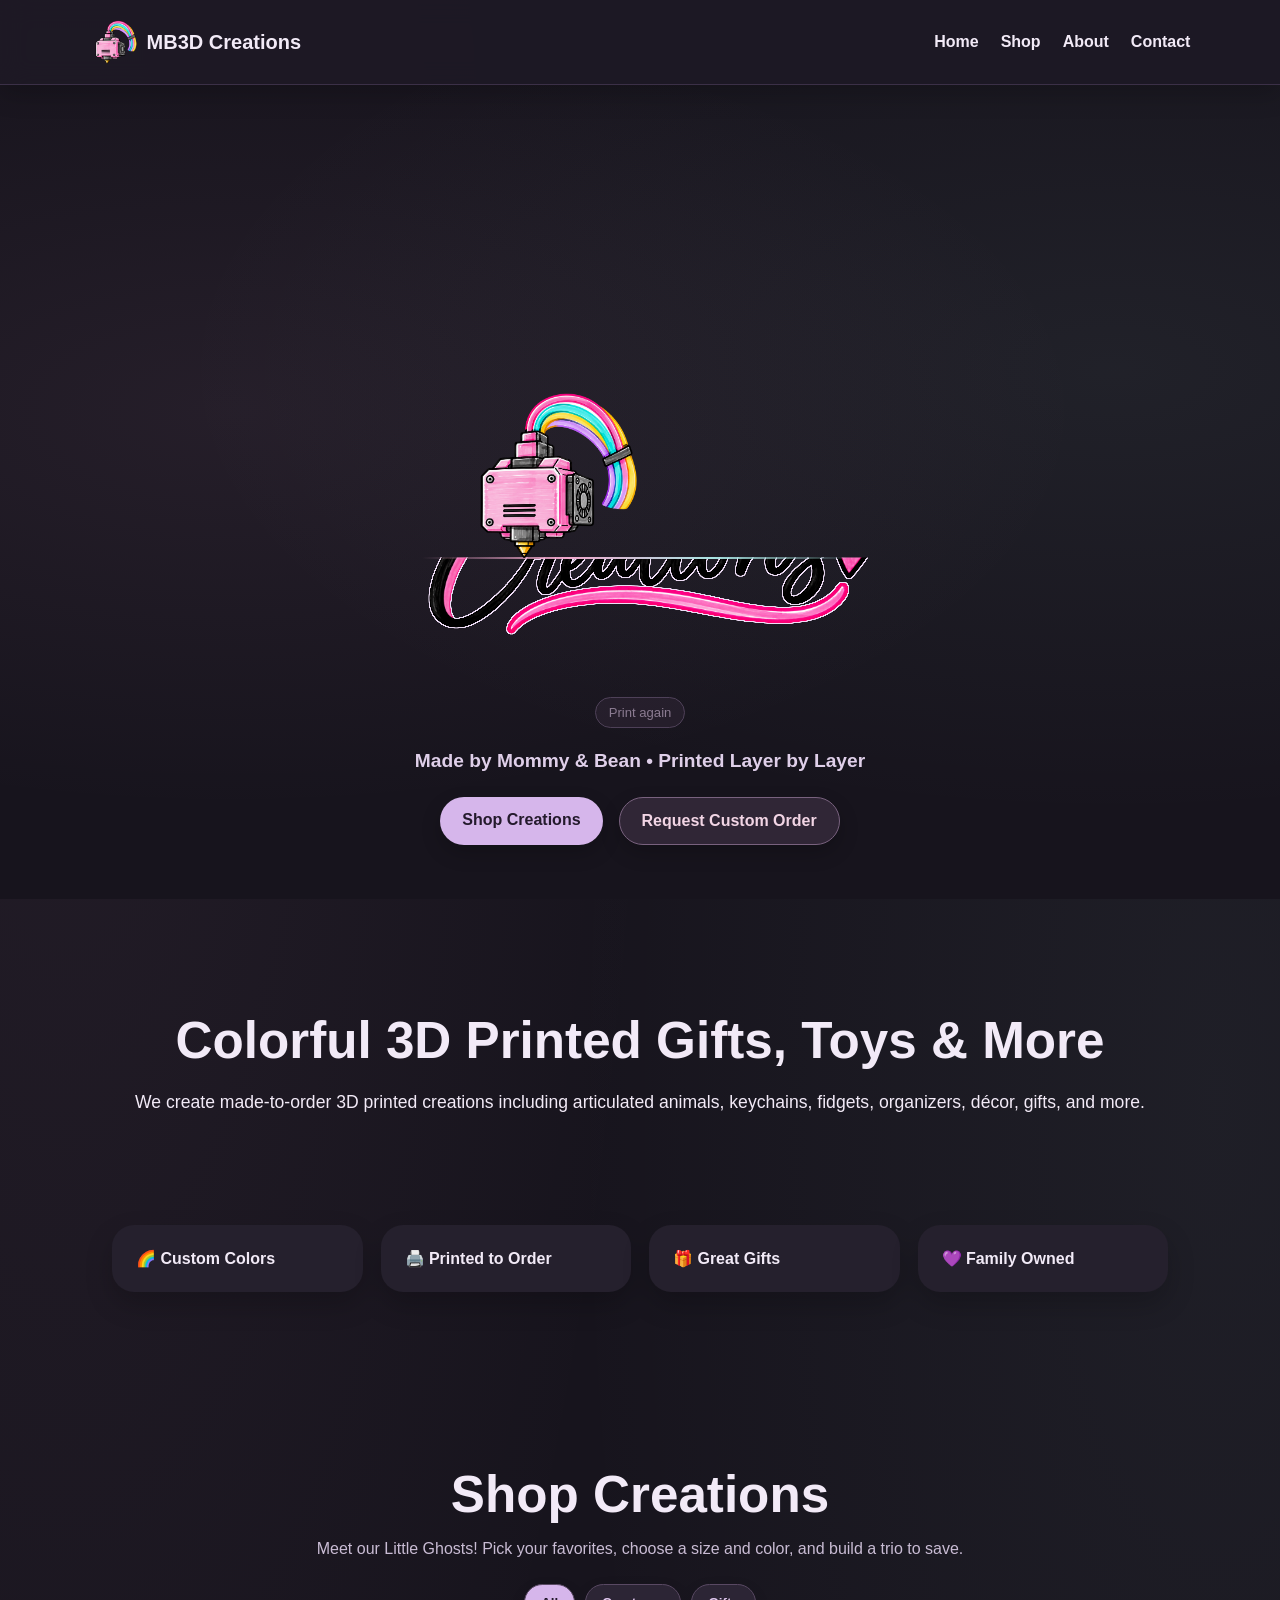
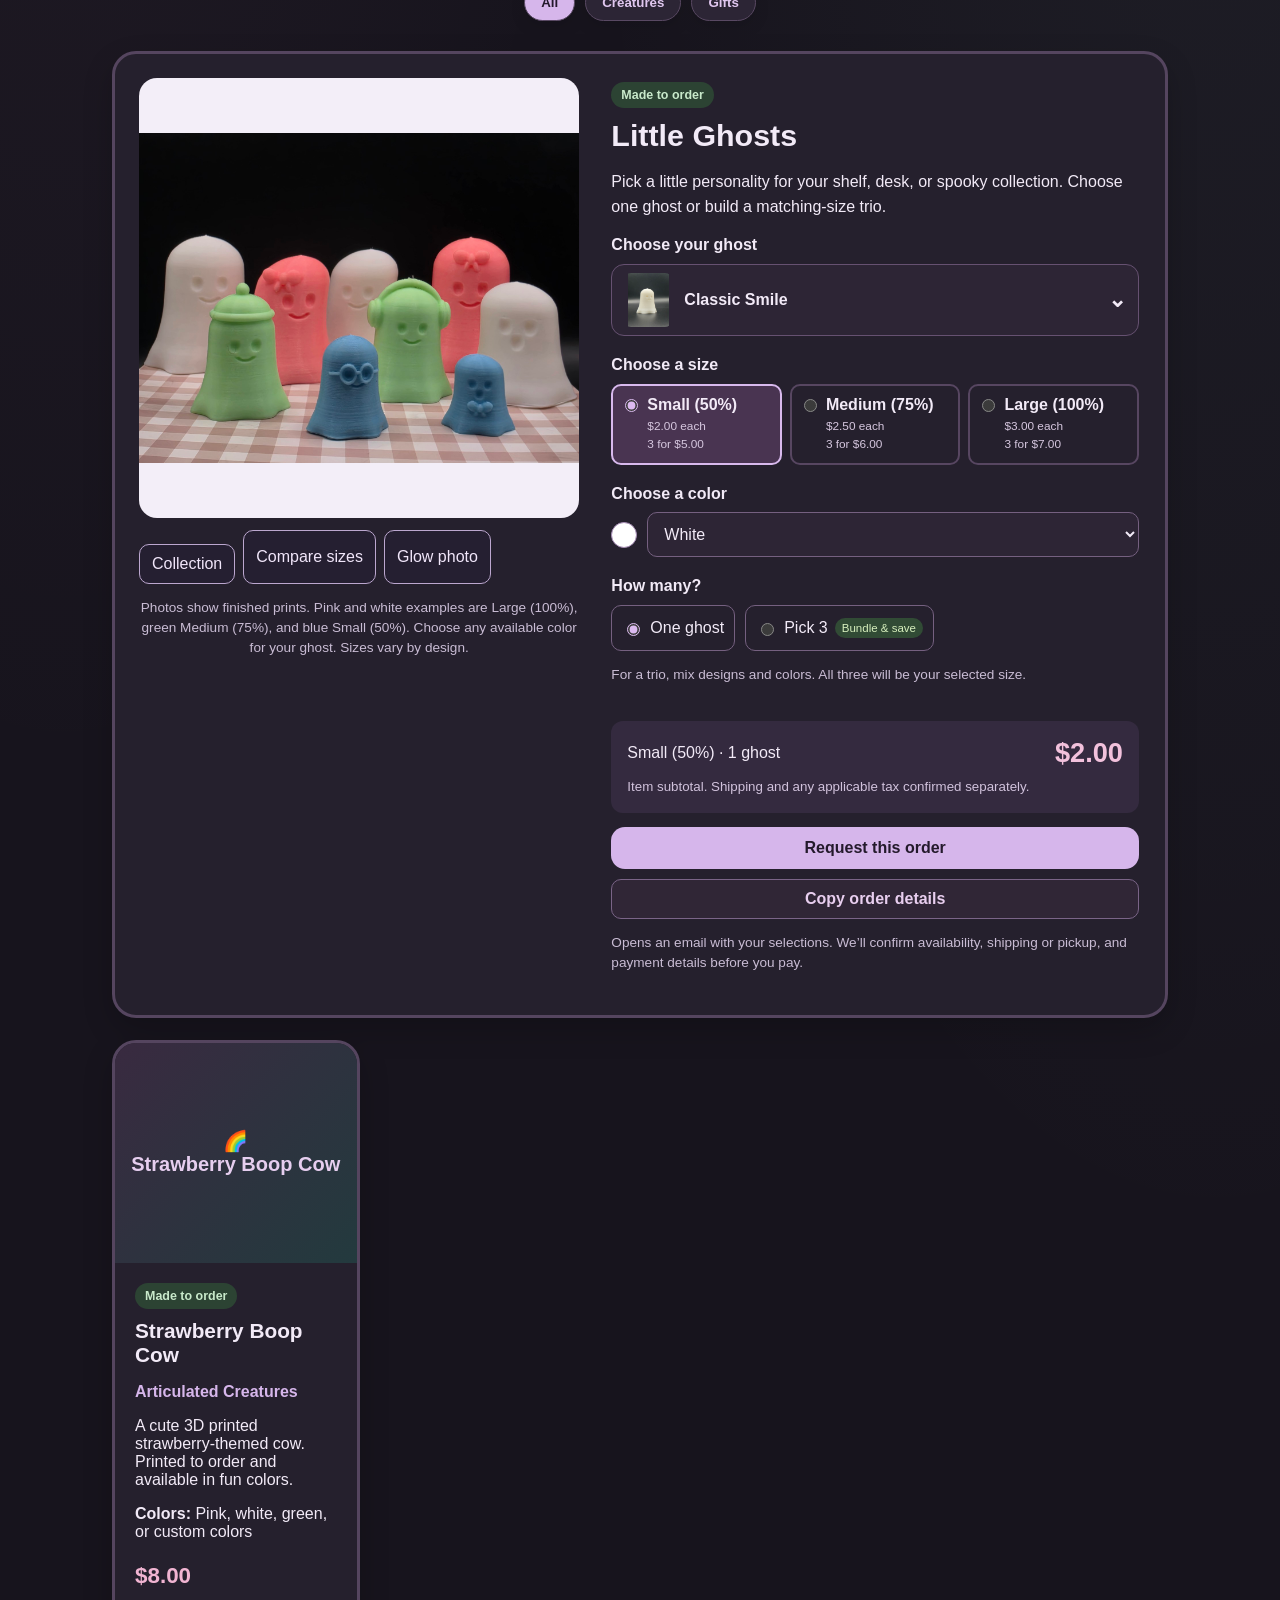
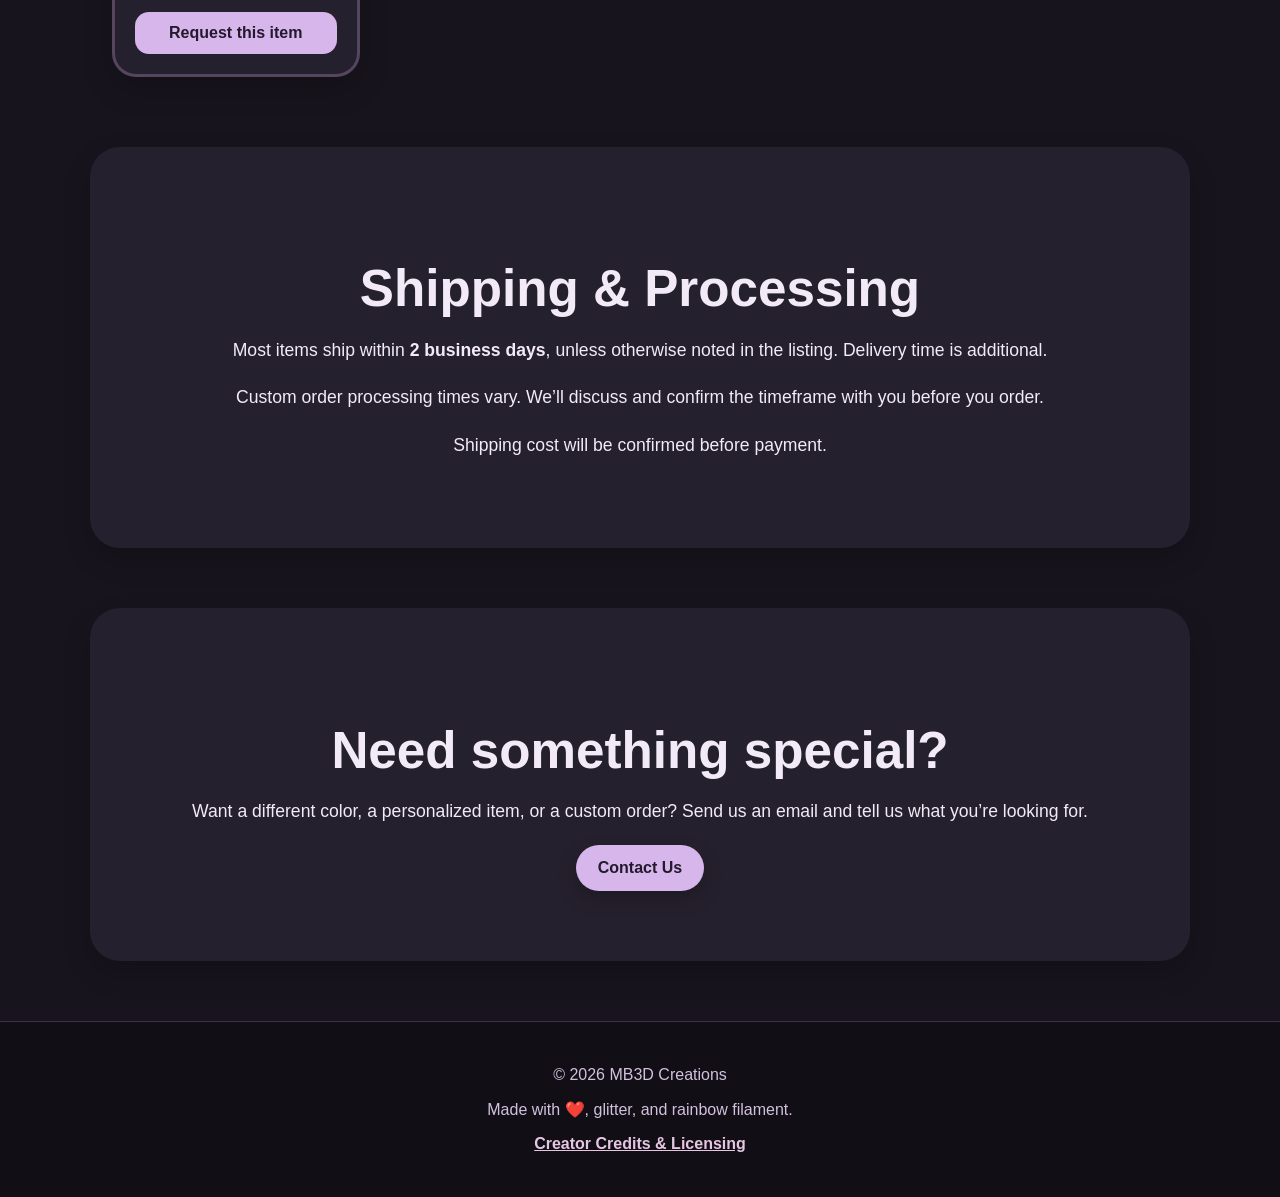
==== commit d1885fdc: "Add finished ghost photos and match Square style and size labels" ====
--- a/index.html
+++ b/index.html
@@ -4,7 +4,7 @@
     <meta charset="UTF-8">
     <meta name="viewport" content="width=device-width, initial-scale=1.0">
     <title>MB3D Creations</title>
-    <link rel="stylesheet" href="style.css?v=dark-pastel-20261015">
+    <link rel="stylesheet" href="style.css?v=ghost-photos-20261015">
 </head>
 <body>
 
@@ -112,9 +112,9 @@
     <p><a href="about.html#credits">Creator Credits & Licensing</a></p>
 </footer>
 
-<script src="products.js?v=ghosts-20261015-clean"></script>
-<script src="ghosts.js?v=ghosts-20261015-clean"></script>
-<script src="script.js?v=ghosts-20261015-clean"></script>
+<script src="products.js?v=ghost-photos-20261015"></script>
+<script src="ghosts.js?v=ghost-photos-20261015"></script>
+<script src="script.js?v=ghost-photos-20261015"></script>
 <script src="brand-printer.js?v=brand-printhead-20261015"></script>
 </body>
 </html>
--- a/style.css
+++ b/style.css
@@ -860,3 +860,8 @@
 footer { background: #110e16; color: #d1c1dd; border-top: 1px solid #3b3047; }
 footer a { color: #e7c6e2; }
 .sparkle { opacity: .4; box-shadow: 0 0 8px #ecd4f0, 0 0 14px #d6b6eb50; }
+
+/* Finished-print gallery views. */
+.ghost-photo-tabs { display:flex; flex-wrap:wrap; gap:8px; margin-top:12px; }
+.ghost-photo-tabs button { border:1px solid #bca7cf; border-radius:10px; padding:10px 12px; background:#251f31; color:#f1e6fa; font:inherit; cursor:pointer; }
+.ghost-photo-tabs button:focus-visible { outline:3px solid #d7b8f5; outline-offset:3px; }
